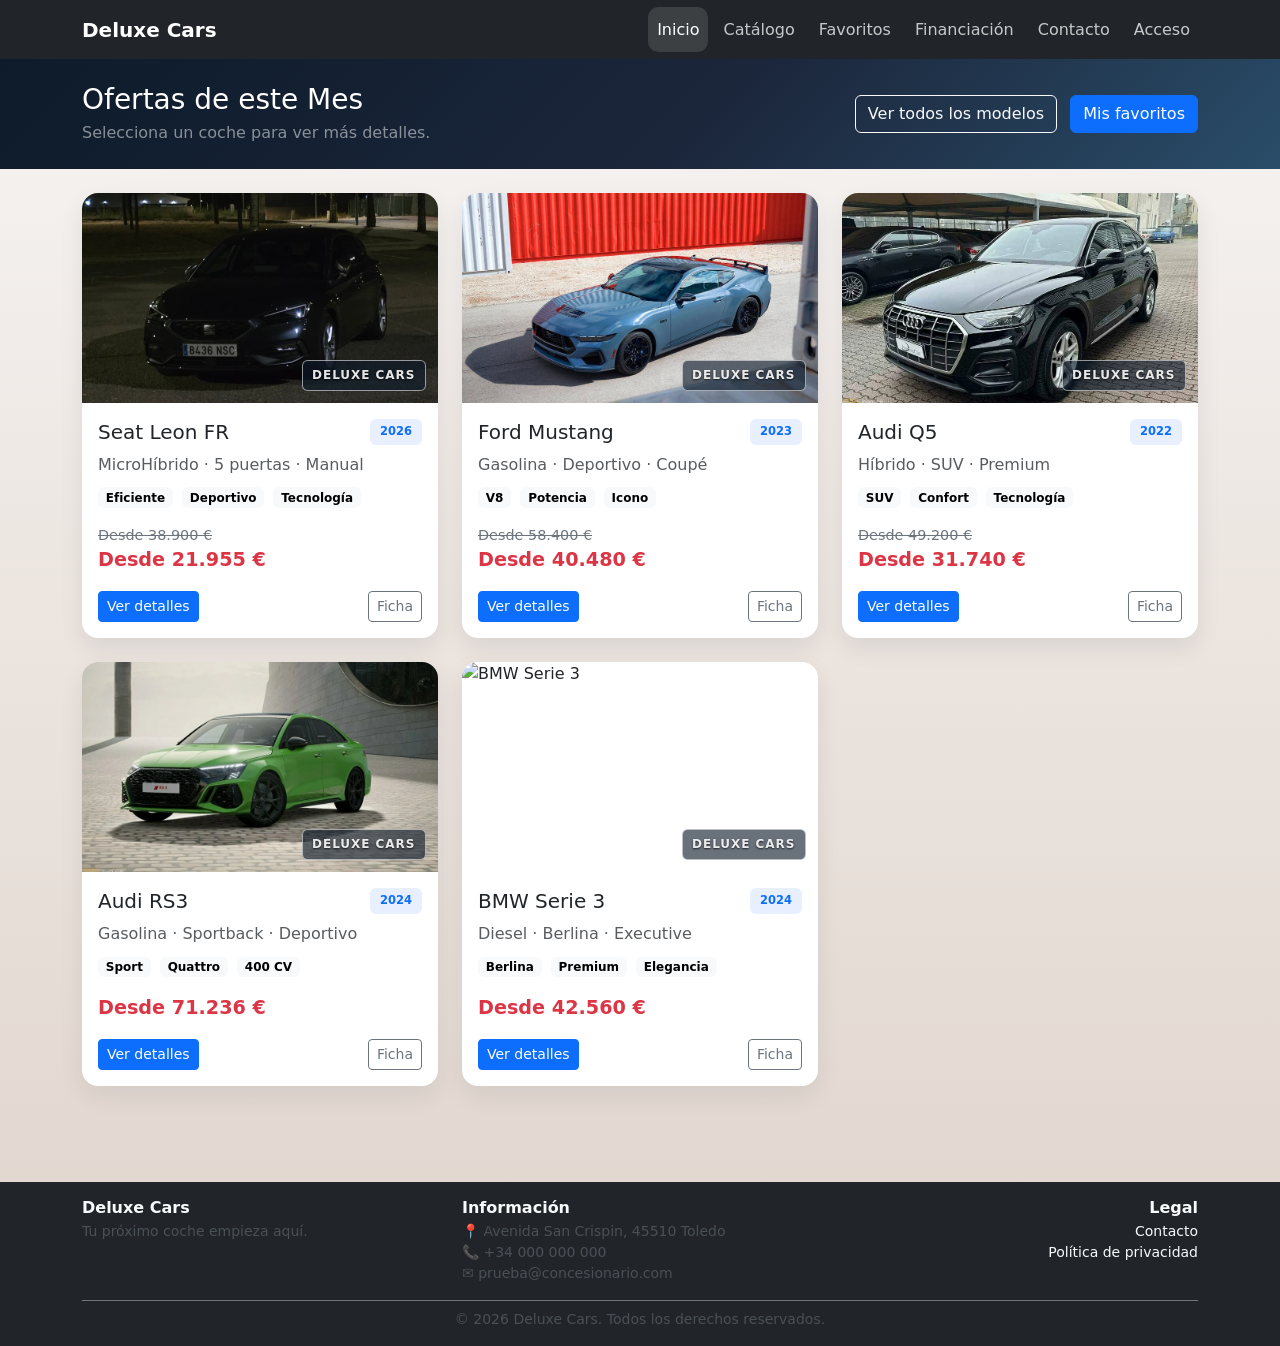
==== src/index.html @ f3bdb13a "Add Deluxe Cars website Co-authored-by: Copilot <223556219+Copilot@users.noreply.github.com>" ====
<!doctype html>
<html lang="es">
<head>
    <meta charset="utf-8"/>
    <meta name="viewport" content="width=device-width,initial-scale=1"/>
    <title>Deluxe Cars</title>
    <link rel="icon" type="image/png" href="img/LogoDC.png">
    <link href="https://cdn.jsdelivr.net/npm/bootstrap@5.3.2/dist/css/bootstrap.min.css" rel="stylesheet">
    <link href="watermark.css" rel="stylesheet">
    <style>


        .card {
            border: none;
            overflow: hidden;
            border-radius: 1rem;
            box-shadow: 0 10px 25px rgba(15, 23, 42, 0.08);
        }

        .card-img-top {
            height: 210px;
            object-fit: cover;
            width: 100%;
        }

        .card-

        .card-title {
            font-size: 1.08rem;
        }

        .badge-soft {
            background: #e8f0ff;
            color: #0d6efd;
            font-weight: 600;
            padding: 0.45rem 0.62rem;
            font-size: 0.72rem;
        }

        .price {
            font-size: 1.15rem;
            color: #0d6efd;
            font-weight: 700;
        }

        .price-previous {
            color: #6c757d;
            font-size: 0.9rem;
            font-weight: 400;
        }

        .price-offer {
            color: #dc3545;
            font-size: 1.2rem;
            font-weight: 700;
        }


</style>
    <link rel="stylesheet" href="site.css">
</head>
<body>


<!-- Hero -->
<header class="catalog-hero py-4 mb-4">
    <div class="container d-flex flex-column flex-md-row justify-content-between align-items-md-center gap-3">
        <div>
            <h1 class="h3 mb-1">Ofertas de este Mes</h1>
            <p class="mb-0 text-white-50">Selecciona un coche para ver más detalles.</p>
        </div>
        <div>
            <a class="btn btn-outline-light me-2" href="modelos.html">Ver todos los modelos</a>
            <a class="btn btn-primary" href="favoritos.html">Mis favoritos</a>
        </div>
    </div>
</header>
<!-- Cards grid -->
<main class="container mb-5">
    <div id="carsGrid" class="row g-4">
        <!-- Card 1 -->
        <div class="col-sm-6 col-lg-4 car-card" data-car-id="seat-leon-fr">
            <div class="card h-100">
                <img src="img/seatLeonFrMk42026.png" class="card-img-top" alt="Seat Leon FR">
                <div class="card-body d-flex flex-column">
                    <div class="d-flex justify-content-between align-items-center mb-2">
                        <h5 class="card-title mb-0">Seat Leon FR</h5>
                        <span class="badge badge-soft">2026</span>
                    </div>
                    <p class="card-text text-muted mb-2">MicroHíbrido · 5 puertas · Manual</p>
                    <div class="mb-3">
                        <span class="badge text-bg-light me-1">Eficiente</span>
                        <span class="badge text-bg-light me-1">Deportivo</span>
                        <span class="badge text-bg-light">Tecnología</span>
                    </div>
                    <p class="price mb-3" data-base-price="38900">Desde 38.900 €</p>
                    <div class="mt-auto d-flex justify-content-between">
                        <button class="btn btn-primary btn-sm" data-bs-toggle="modal" data-bs-target="#carModal"
                                data-title="Seat Leon FR"
                                data-year="2026"
                                data-desc="El SEAT León FR (Formula Racing) es un coche compacto de cinco puertas que combina una estética deportiva con un enfoque equilibrado para el uso diario"
                                data-price="38.900 €"
                                data-img="img/seatLeonFrMk42026.png"
                        >Ver detalles
                        </button>
                        <button type="button" class="btn btn-outline-secondary btn-sm" data-bs-toggle="modal" data-bs-target="#specModal"
                                data-title="Seat Leon FR"
                                data-year="2026"
                                data-desc="El SEAT León FR (Formula Racing) es un coche compacto de cinco puertas que combina una estética deportiva con un enfoque equilibrado para el uso diario"
                                data-price="38.900 €"
                                data-img="img/seatLeonFrMk42026.png"
                                data-specs="Motor: 1.5 eTSI / 115 CV|Combustible: Híbrido|Transmisión: Automatica|Potencia: 115 CV|Puertas: 5|Aceleración: 10,4 s 0-100 km/h"
                                data-href="#">Ficha</button>
                    </div>
                </div>
            </div>
        </div>
        <!-- Card 2 -->
        <div class="col-sm-6 col-lg-4 car-card" data-car-id="ford-mustang">
            <div class="card h-100">
                <img src="img/FordMustang2023.png" class="card-img-top" alt="Ford Mustang">
                <div class="card-body d-flex flex-column">
                    <div class="d-flex justify-content-between align-items-center mb-2">
                        <h5 class="card-title mb-0">Ford Mustang</h5>
                        <span class="badge badge-soft">2023</span>
                    </div>
                    <p class="card-text text-muted mb-2">Gasolina · Deportivo · Coupé</p>
                    <div class="mb-3">
                        <span class="badge text-bg-light me-1">V8</span>
                        <span class="badge text-bg-light me-1">Potencia</span>
                        <span class="badge text-bg-light">Icono</span>
                    </div>
                    <p class="price mb-3" data-base-price="58400">Desde 58.400 €</p>
                    <div class="mt-auto d-flex justify-content-between">
                        <button class="btn btn-primary btn-sm" data-bs-toggle="modal" data-bs-target="#carModal"
                                data-title="Ford Mustang" data-year="2023"
                                data-desc="Clásico deportivo americano con motor V8 y comportamiento dinámico contundente."
                                data-price="58.400 €"
                                data-img="img/FordMustang2023.png"
                        >Ver detalles
                        </button>
                        <button type="button" class="btn btn-outline-secondary btn-sm" data-bs-toggle="modal" data-bs-target="#specModal"
                                data-title="Ford Mustang"
                                data-year="2023"
                                data-desc="Clásico deportivo americano con motor V8 y comportamiento dinámico contundente."
                                data-price="58.400 €"
                                data-img="img/FordMustang2023.png"
                                data-specs="Motor: V8 5.0|Combustible: Gasolina|Transmisión: Automática|Potencia: 480 CV|Puertas: 2|Aceleración: 4,3 s 0-100 km/h"
                                data-href="#">Ficha</button>
                    </div>
                </div>
            </div>
        </div>
        <!-- Card 3 -->
        <div class="col-sm-6 col-lg-4 car-card" data-car-id="audi-q5">
            <div class="card h-100">
                <img src="img/AudiQ52022.png" class="card-img-top" alt="Audi Q5">
                <div class="card-body d-flex flex-column">
                    <div class="d-flex justify-content-between align-items-center mb-2">
                        <h5 class="card-title mb-0">Audi Q5</h5>
                        <span class="badge badge-soft">2022</span>
                    </div>
                    <p class="card-text text-muted mb-2">Híbrido · SUV · Premium</p>
                    <div class="mb-3">
                        <span class="badge text-bg-light me-1">SUV</span>
                        <span class="badge text-bg-light me-1">Confort</span>
                        <span class="badge text-bg-light">Tecnología</span>
                    </div>
                    <p class="price mb-3" data-base-price="49200">Desde 49.200 €</p>
                    <div class="mt-auto d-flex justify-content-between">
                        <button class="btn btn-primary btn-sm" data-bs-toggle="modal" data-bs-target="#carModal"
                                data-title="Audi Q5" data-year="2022"
                                data-desc="SUV premium, cómoda y con buena eficiencia gracias a su versión híbrida."
                                data-price="49.200 €" data-img="img/AudiQ52022.png"
                        >Ver detalles
                        </button>
                        <button type="button" class="btn btn-outline-secondary btn-sm" data-bs-toggle="modal" data-bs-target="#specModal"
                                data-title="Audi Q5"
                                data-year="2022"
                                data-desc="SUV premium, cómoda y con buena eficiencia gracias a su versión híbrida."
                                data-price="49.200 €"
                                data-img="img/AudiQ52022.png"
                                data-specs="Motor: 2.0 TFSI / Híbrido|Combustible: Híbrido|Transmisión: Automática|Potencia: 265 CV|Puertas: 5|Aceleración: 6,1 s 0-100 km/h"
                                data-href="#">Ficha</button>
                    </div>
                </div>
            </div>
        </div>
        <!-- Card 4 -->
        <div class="col-sm-6 col-lg-4 car-card" data-car-id="audi-rs3">
            <div class="card h-100">
                <img src="img/AudiRs32024.png" class="card-img-top" alt="Audi RS3">
                <div class="card-body d-flex flex-column">
                    <div class="d-flex justify-content-between align-items-center mb-2">
                        <h5 class="card-title mb-0">Audi RS3</h5>
                        <span class="badge badge-soft">2024</span>
                    </div>
                    <p class="card-text text-muted mb-2">Gasolina · Sportback · Deportivo</p>
                    <div class="mb-3">
                        <span class="badge text-bg-light me-1">Sport</span>
                        <span class="badge text-bg-light me-1">Quattro</span>
                        <span class="badge text-bg-light">400 CV</span>
                    </div>
                    <p class="price mb-3" data-base-price="74985">Desde 74.985 €</p>
                    <div class="mt-auto d-flex justify-content-between">
                        <button class="btn btn-primary btn-sm" data-bs-toggle="modal" data-bs-target="#carModal"
                                data-title="Audi RS3" data-year="2024"
                                data-desc="El Audi RS3 es un deportivo compacto de altas prestaciones, con un motor de cinco cilindros y 400 CV, aerodinámica avanzada y tracción total quattro con divisor de par (torque splitter)."
                                data-price="74.985 €" data-img="img/AudiRs32024.png"
                        >Ver detalles</button>
                        <button type="button" class="btn btn-outline-secondary btn-sm" data-bs-toggle="modal" data-bs-target="#specModal"
                                data-title="Audi RS3"
                                data-year="2024"
                                data-desc="El Audi RS3 es un deportivo compacto de altas prestaciones, con un motor de cinco cilindros y 400 CV, aerodinámica avanzada y tracción total quattro con divisor de par (torque splitter)."
                                data-price="74.985 €"
                                data-img="img/AudiRs32024.png"
                                data-specs="Motor: 2.5 TFSI|Combustible: Gasolina|Transmisión: Automática|Potencia: 400 CV|Puertas: 5|Aceleración: 3,8 s 0-100 km/h"
                        >Ficha</button>
                    </div>
                </div>
            </div>
        </div>
    <div class="col-sm-6 col-lg-4 car-card" data-car-id="bmw-serie-3">
        <div class="card h-100">
            <img src="https://images.unsplash.com/photo-1492144534655-ae79c964c9d7?auto=format&fit=crop&w=900&q=80" class="card-img-top" alt="BMW Serie 3">
            <div class="card-body d-flex flex-column">
                <div class="d-flex justify-content-between align-items-center mb-2">
                    <h5 class="card-title mb-0">BMW Serie 3</h5>
                    <span class="badge badge-soft">2024</span>
                </div>
                <p class="card-text text-muted mb-2">Diesel · Berlina · Executive</p>
                <div class="mb-3">
                    <span class="badge text-bg-light me-1">Berlina</span>
                    <span class="badge text-bg-light me-1">Premium</span>
                    <span class="badge text-bg-light">Elegancia</span>
                </div>
                <p class="price mb-3" data-base-price="44800">Desde 44.800 €</p>
                <div class="mt-auto d-flex justify-content-between">
                    <button class="btn btn-primary btn-sm" data-bs-toggle="modal" data-bs-target="#carModal"
                            data-title="BMW Serie 3" data-year="2024"
                            data-desc="Berlina premium con un equilibrio ideal entre deportividad, confort y tecnología."
                            data-price="44.800 €"
                            data-img="https://images.ecestaticos.com/NTLiZo7ttquQNE2qfQDVasUEXyA=/271x14:2272x1515/1200x900/filters:fill(white):format(jpg)/f.elconfidencial.com%2Foriginal%2F987%2F0b8%2F7cc%2F9870b87cc5cf1c15ba83b786fa606f9b.jpg"
                    >Ver detalles</button>
                    <button type="button" class="btn btn-outline-secondary btn-sm" data-bs-toggle="modal" data-bs-target="#specModal"
                            data-title="BMW Serie 3"
                            data-year="2024"
                            data-desc="Berlina premium con un equilibrio ideal entre deportividad, confort y tecnología."
                            data-price="44.800 €"
                            data-img="https://images.ecestaticos.com/NTLiZo7ttquQNE2qfQDVasUEXyA=/271x14:2272x1515/1200x900/filters:fill(white):format(jpg)/f.elconfidencial.com%2Foriginal%2F987%2F0b8%2F7cc%2F9870b87cc5cf1c15ba83b786fa606f9b.jpg"
                            data-specs="Motor: 2.0 Diesel|Combustible: Diésel|Transmisión: Automática|Potencia: 190 CV|Puertas: 4|Aceleración: 7,5 s 0-100 km/h">
                        Ficha
                    </button>
                </div>
            </div>
        </div>
    </div>
    </div>
</main>



<!-- Modal de detalles -->
<div class="modal fade" id="carModal" tabindex="-1" aria-hidden="true">
    <div class="modal-dialog modal-lg modal-dialog-centered">
        <div class="modal-content">
            <div class="modal-header">
                <h5 id="modalTitle" class="modal-title">Título</h5>
                <button type="button" class="btn-close" data-bs-dismiss="modal"></button>
            </div>
            <div class="modal-body">
                <img id="modalImg" src="" alt="" class="img-fluid mb-3 w-100 rounded">
                <p class="mb-1 text-muted" id="modalYear"></p>
                <p id="modalDesc"></p>
                <p class="fw-bold" id="modalPrice"></p>
            </div>
            <div class="modal-footer">
                <button type="button" class="btn btn-outline-secondary" data-bs-dismiss="modal">Cerrar</button>
            </div>
        </div>
    </div>
</div>

<div class="modal fade" id="specModal" tabindex="-1" aria-hidden="true">
    <div class="modal-dialog modal-lg modal-dialog-centered">
        <div class="modal-content">
            <div class="modal-header">
                <h5 id="specTitle" class="modal-title">Ficha técnica</h5>
                <button type="button" class="btn-close" data-bs-dismiss="modal"></button>
            </div>
            <div class="modal-body">
                <img id="specImg" src="" alt="" class="img-fluid mb-3 w-100 rounded">
                <div class="d-flex justify-content-between align-items-center mb-2">
                    <p class="mb-0 text-muted" id="specYear"></p>
                    <span class="fw-bold" id="specPrice"></span>
                </div>
                <p id="specDesc" class="mb-3"></p>
                <ul id="specList" class="list-group list-group-flush"></ul>
            </div>
            <div class="modal-footer">
                <button type="button" class="btn btn-outline-secondary" data-bs-dismiss="modal">Cerrar</button>
            </div>
        </div>
    </div>
</div>
<script src="https://cdn.jsdelivr.net/npm/bootstrap@5.3.2/dist/js/bootstrap.bundle.min.js"></script>
<script src="watermark.js"></script>
<script>
    // Rellenar modal con datos del botón
    var carModal = document.getElementById('carModal');
    carModal.addEventListener('show.bs.modal', function (event) {
        var button = event.relatedTarget;
        var title = button.dataset.title || '';
        var year = button.dataset.year || '';
        var desc = button.dataset.desc || '';
        var price = button.dataset.price || '';
        var img = button.dataset.img || 'https://source.unsplash.com/900x500/?car';

        document.getElementById('modalTitle').textContent = title;
        document.getElementById('modalYear').textContent = year ? ('Año: ' + year) : '';
        document.getElementById('modalDesc').textContent = desc;
        document.getElementById('modalPrice').textContent = price;
        document.getElementById('modalImg').src = img;
        document.getElementById('modalImg').style.objectFit = 'cover';
        document.getElementById('modalImg').style.height = '300px';

    });

    var specModal = document.getElementById('specModal');
    specModal.addEventListener('show.bs.modal', function (event) {
        var button = event.relatedTarget;
        var title = button.dataset.title || '';
        var year = button.dataset.year || '';
        var price = button.dataset.price || '';
        var img = button.dataset.img || 'https://source.unsplash.com/900x500/?car';
        var desc = button.dataset.desc || '';
        var specs = (button.dataset.specs || '').split('|').filter(Boolean);

        document.getElementById('specTitle').textContent = title;
        document.getElementById('specYear').textContent = year ? ('Año: ' + year) : '';
        document.getElementById('specPrice').textContent = price;
        document.getElementById('specDesc').textContent = desc;
        document.getElementById('specImg').src = img;
        document.getElementById('specImg').style.objectFit = 'cover';
        document.getElementById('specImg').style.height = '300px';

        var specList = document.getElementById('specList');
        specList.innerHTML = '';
        specs.forEach(function (item) {
            var li = document.createElement('li');
            li.className = 'list-group-item';
            li.textContent = item;
            specList.appendChild(li);
        });
    });

    var inventoryText = localStorage.getItem('deluxeCarsInventory');
    var inventory = inventoryText ? JSON.parse(inventoryText) : { added: [], deleted: [], updated: {} };
    var featuredText = localStorage.getItem('deluxeCarsHomeFeatured');
    var featuredIds = featuredText
        ? JSON.parse(featuredText)
        : ['seat-leon-fr', 'ford-mustang', 'audi-q5', 'audi-rs3', 'bmw-serie-3'];
    var catalogCars = [
        { id: 'seat-leon-fr', name: 'Seat Leon FR', year: 2026, price: 38900, image: 'img/seatLeonFrMk42026.png', description: 'MicroHíbrido · 5 puertas · Manual', specs: ['Motor: 1.5 eTSI / 115 CV', 'Combustible: Híbrido', 'Transmisión: Automática', 'Potencia: 115 CV', 'Puertas: 5', 'Aceleración: 10,4 s 0-100 km/h'], tags: ['Eficiente', 'Deportivo', 'Tecnología'] },
        { id: 'ford-mustang', name: 'Ford Mustang', year: 2023, price: 58400, image: 'img/FordMustang2023.png', description: 'Gasolina · Deportivo · Coupé', specs: ['Motor: V8 5.0', 'Combustible: Gasolina', 'Transmisión: Automática', 'Potencia: 480 CV', 'Puertas: 2', 'Aceleración: 4,3 s 0-100 km/h'], tags: ['V8', 'Potencia', 'Icono'] },
        { id: 'audi-q5', name: 'Audi Q5', year: 2022, price: 49200, image: 'img/AudiQ52022.png', description: 'Híbrido · SUV · Premium', specs: ['Motor: 2.0 TFSI / Híbrido', 'Combustible: Híbrido', 'Transmisión: Automática', 'Potencia: 265 CV', 'Puertas: 5', 'Aceleración: 6,1 s 0-100 km/h'], tags: ['SUV', 'Confort', 'Tecnología'] },
        { id: 'audi-rs3', name: 'Audi RS3', year: 2024, price: 74985, image: 'img/AudiRs32024.png', description: 'Gasolina · Sportback · Deportivo', specs: ['Motor: 2.5 TFSI', 'Combustible: Gasolina', 'Transmisión: Automática', 'Potencia: 400 CV', 'Puertas: 5', 'Aceleración: 3,8 s 0-100 km/h'], tags: ['Sport', 'Quattro', '400 CV'] },
        { id: 'bmw-serie-3', name: 'BMW Serie 3', year: 2024, price: 44800, image: 'https://images.unsplash.com/photo-1492144534655-ae79c964c9d7?auto=format&fit=crop&w=900&q=80', description: 'Diesel · Berlina · Executive', specs: ['Motor: 2.0 Diesel', 'Combustible: Diésel', 'Transmisión: Automática', 'Potencia: 190 CV', 'Puertas: 4', 'Aceleración: 7,5 s 0-100 km/h'], tags: ['Berlina', 'Premium', 'Elegancia'] },
        { id: 'mercedes-c-class', name: 'Mercedes C-Class', year: 2025, price: 46900, image: 'https://images.unsplash.com/photo-1544636331-e26879cd4d9b?auto=format&fit=crop&w=900&q=80', description: 'Híbrido · Sedán · Comfort', specs: ['Motor: 2.0 Hybrid', 'Combustible: Híbrido', 'Transmisión: Automática', 'Potencia: 258 CV', 'Puertas: 4', 'Aceleración: 6,4 s 0-100 km/h'], tags: ['Sedán', 'Lujoso', 'Seguridad'] },
        { id: 'volkswagen-golf-gti', name: 'Volkswagen Golf GTI', year: 2024, price: 36700, image: 'https://images.unsplash.com/photo-1511919884226-fd3cad34687c?auto=format&fit=crop&w=900&q=80', description: 'Gasolina · Hatchback · Deportivo', specs: ['Motor: 2.0 TSI', 'Combustible: Gasolina', 'Transmisión: Manual', 'Potencia: 245 CV', 'Puertas: 5', 'Aceleración: 5,9 s 0-100 km/h'], tags: ['GTI', 'Compacto', 'Rendimiento'] }
    ];
    var offerCarIds = ['seat-leon-fr', 'ford-mustang', 'audi-q5'];
    var offerDiscount = 15000;
    var generalDiscountRate = 0.05;

    if (!inventory || !Array.isArray(inventory.added) || !Array.isArray(inventory.deleted)
        || !Array.isArray(featuredIds) || featuredIds.some(id => typeof id !== 'string')) {
        throw new Error('No se pudo leer la configuración de coches del inicio.');
    }
    if (!inventory.updated || typeof inventory.updated !== 'object' || Array.isArray(inventory.updated)) {
        inventory.updated = {};
    }

    function updateHomeCard(card, updates) {
        var title = card.querySelector('.card-title');
        var year = card.querySelector('.badge-soft');
        var price = card.querySelector('.price');
        var image = card.querySelector('.card-img-top');
        var tags = card.querySelector('.card-body > .mb-3');
        var detailsButton = card.querySelector('[data-bs-target="#carModal"]');
        var specButton = card.querySelector('[data-bs-target="#specModal"]');
        if (typeof updates.name === 'string' && updates.name.trim()) {
            title.textContent = updates.name;
            image.alt = updates.name;
        }
        if (updates.year && Number.isInteger(Number(updates.year))) {
            year.textContent = String(updates.year);
        }
        if (Number.isFinite(Number(updates.price)) && Number(updates.price) > 0) {
            price.dataset.basePrice = String(Number(updates.price));
        }
        if (typeof updates.image === 'string' && /^(https?:\/\/|img\/)[^\s]+$/i.test(updates.image.trim())) {
            image.src = updates.image.trim();
        }
        if (Array.isArray(updates.tags) && tags) {
            tags.replaceChildren();
            updates.tags.forEach(function (tag, index) {
                var badge = document.createElement('span');
                badge.className = 'badge text-bg-light' + (index < updates.tags.length - 1 ? ' me-1' : '');
                badge.textContent = tag;
                tags.appendChild(badge);
            });
        }
        [detailsButton, specButton].filter(Boolean).forEach(function (button) {
            if (updates.name) button.dataset.title = updates.name;
            if (updates.year) button.dataset.year = String(updates.year);
            if (updates.description) button.dataset.desc = updates.description;
            if (updates.image) button.dataset.img = image.getAttribute('src');
            if (Array.isArray(updates.specs)) button.dataset.specs = updates.specs.join('|');
        });
        var description = card.querySelector('.card-text');
        if (description && updates.description) {
            description.textContent = updates.description;
        }
        setHomePrice(card);
    }

    function setHomePrice(card) {
        var price = card.querySelector('.price');
        var basePrice = Number(price.dataset.basePrice);
        if (!Number.isFinite(basePrice) || basePrice <= 0) {
            basePrice = Number(price.textContent.replace(/[^\d]/g, ''));
            price.dataset.basePrice = String(basePrice);
        }
        var discounted = offerCarIds.includes(card.dataset.carId);
        var reducedPrice = Math.round(basePrice * (1 - generalDiscountRate));
        var shownPrice = discounted ? Math.max(1, reducedPrice - offerDiscount) : reducedPrice;
        var formatter = new Intl.NumberFormat('es-ES');
        price.dataset.currentPrice = String(shownPrice);
        price.replaceChildren();
        if (discounted) {
            var previous = document.createElement('del');
            previous.className = 'price-previous d-block';
            previous.textContent = 'Desde ' + formatter.format(basePrice) + ' €';
            var offer = document.createElement('span');
            offer.className = 'price-offer d-block';
            offer.textContent = 'Desde ' + formatter.format(shownPrice) + ' €';
            price.append(previous, offer);
        } else {
            var offer = document.createElement('span');
            offer.className = 'price-offer d-block';
            offer.textContent = 'Desde ' + formatter.format(shownPrice) + ' €';
            price.appendChild(offer);
        }
        card.querySelectorAll('[data-bs-target="#carModal"], [data-bs-target="#specModal"]')
            .forEach(function (button) {
                button.dataset.price = formatter.format(shownPrice) + ' €';
            });
    }

    function createHomeCard(car) {
        var column = document.createElement('div');
        column.className = 'col-sm-6 col-lg-4 car-card';
        column.dataset.carId = car.id;
        var card = document.createElement('div');
        card.className = 'card h-100';
        var image = document.createElement('img');
        image.className = 'card-img-top';
        image.alt = car.name;
        image.src = typeof car.image === 'string' && /^(https?:\/\/|img\/)[^\s]+$/i.test(car.image)
            ? car.image : 'img/LogoDC.png';
        var body = document.createElement('div');
        body.className = 'card-body d-flex flex-column';
        var heading = document.createElement('div');
        heading.className = 'd-flex justify-content-between align-items-center mb-2';
        var title = document.createElement('h5');
        title.className = 'card-title mb-0';
        title.textContent = car.name;
        var year = document.createElement('span');
        year.className = 'badge badge-soft';
        year.textContent = String(car.year);
        heading.append(title, year);
        var description = document.createElement('p');
        description.className = 'card-text text-muted mb-2';
        description.textContent = car.description || 'Vehículo seleccionado';
        var tags = document.createElement('div');
        tags.className = 'mb-3';
        (Array.isArray(car.tags) ? car.tags : []).forEach(function (tag, index) {
            var badge = document.createElement('span');
            badge.className = 'badge text-bg-light' + (index < car.tags.length - 1 ? ' me-1' : '');
            badge.textContent = tag;
            tags.appendChild(badge);
        });
        var price = document.createElement('p');
        price.className = 'price mb-3';
        price.dataset.basePrice = String(Number(car.price));
        var buttons = document.createElement('div');
        buttons.className = 'mt-auto d-flex justify-content-between';
        var detailsButton = document.createElement('button');
        detailsButton.className = 'btn btn-primary btn-sm';
        detailsButton.dataset.bsToggle = 'modal';
        detailsButton.dataset.bsTarget = '#carModal';
        detailsButton.dataset.title = car.name;
        detailsButton.dataset.year = String(car.year);
        detailsButton.dataset.desc = car.description || '';
        detailsButton.dataset.price = new Intl.NumberFormat('es-ES').format(Number(car.price)) + ' €';
        detailsButton.dataset.img = image.getAttribute('src');
        detailsButton.textContent = 'Ver detalles';
        var specButton = document.createElement('button');
        specButton.type = 'button';
        specButton.className = 'btn btn-outline-secondary btn-sm';
        specButton.dataset.bsToggle = 'modal';
        specButton.dataset.bsTarget = '#specModal';
        specButton.dataset.title = car.name;
        specButton.dataset.year = String(car.year);
        specButton.dataset.desc = car.description || '';
        specButton.dataset.price = new Intl.NumberFormat('es-ES').format(Number(car.price)) + ' €';
        specButton.dataset.img = image.getAttribute('src');
        specButton.dataset.specs = Array.isArray(car.specs) ? car.specs.join('|') : '';
        specButton.textContent = 'Ficha';
        buttons.append(detailsButton, specButton);
        body.append(heading, description, tags, price, buttons);
        card.append(image, body);
        column.appendChild(card);
        setHomePrice(column);
        return column;
    }

    inventory.deleted.forEach(function (carId) {
        var card = document.querySelector('#carsGrid [data-car-id="' + carId + '"]');
        if (card) card.remove();
    });
    Object.entries(inventory.updated).forEach(function (entry) {
        var card = document.querySelector('#carsGrid [data-car-id="' + entry[0] + '"]');
        if (card && entry[1]) updateHomeCard(card, entry[1]);
    });
    document.querySelectorAll('#carsGrid [data-car-id]').forEach(function (card) {
        if (!featuredIds.includes(card.dataset.carId)) card.remove();
    });
    catalogCars.concat(inventory.added).forEach(function (car) {
        if (!car || typeof car.id !== 'string' || !featuredIds.includes(car.id)
            || inventory.deleted.includes(car.id)
            || !car.name || !Number.isInteger(Number(car.year)) || !Number.isFinite(Number(car.price))) return;
        if (document.querySelector('#carsGrid [data-car-id="' + car.id + '"]')) return;
        document.getElementById('carsGrid').appendChild(createHomeCard({ ...car, ...inventory.updated[car.id] }));
    });

    document.querySelectorAll('#carsGrid [data-car-id]').forEach(setHomePrice);
</script>
    <script src="site.js"></script>
</body>
</html>
---- src/watermark.css ----
.dealer-watermark {
    position: relative;
    overflow: hidden;
}

.dealer-watermark > img {
    display: block;
}

.dealer-watermark__label {
    position: absolute;
    right: 0.75rem;
    bottom: 0.75rem;
    z-index: 1;
    padding: 0.35rem 0.6rem;
    border: 1px solid rgba(255, 255, 255, 0.55);
    border-radius: 0.35rem;
    background: rgba(13, 27, 42, 0.62);
    color: rgba(255, 255, 255, 0.9);
    font-size: 0.75rem;
    font-weight: 700;
    letter-spacing: 0.08em;
    pointer-events: none;
    text-shadow: 0 1px 2px rgba(0, 0, 0, 0.7);
}
---- src/site.css ----
html,
body {
    min-height: 100%;
}

body {
    display: flex;
    flex-direction: column;
    min-height: 100vh;
    color: #1f2937;
    background: linear-gradient(180deg, #f7f5f3 0%, #ebe4df 48%, #e0d4cc 100%);
}

main {
    flex: 1;
}

.catalog-hero,
.finance-hero,
.contact-hero,
.access-hero {
    color: #fff;
    background: linear-gradient(135deg, #0d1b2a, #1b263b 55%, #2a4d69);
}

.navbar-nav .nav-link {
    padding: 0.6rem 0.9rem;
    border-radius: 0.6rem;
    color: rgba(255, 255, 255, 0.75);
    transition: all 0.25s ease;
}

.navbar-nav .nav-link:hover {
    color: #fff;
    background: rgba(255, 255, 255, 0.08);
    transform: translateY(-1px);
}

.navbar-nav .nav-link.active {
    color: #fff;
    background: rgba(255, 255, 255, 0.12);
    box-shadow: 0 0 0 1px rgba(255, 255, 255, 0.12);
}
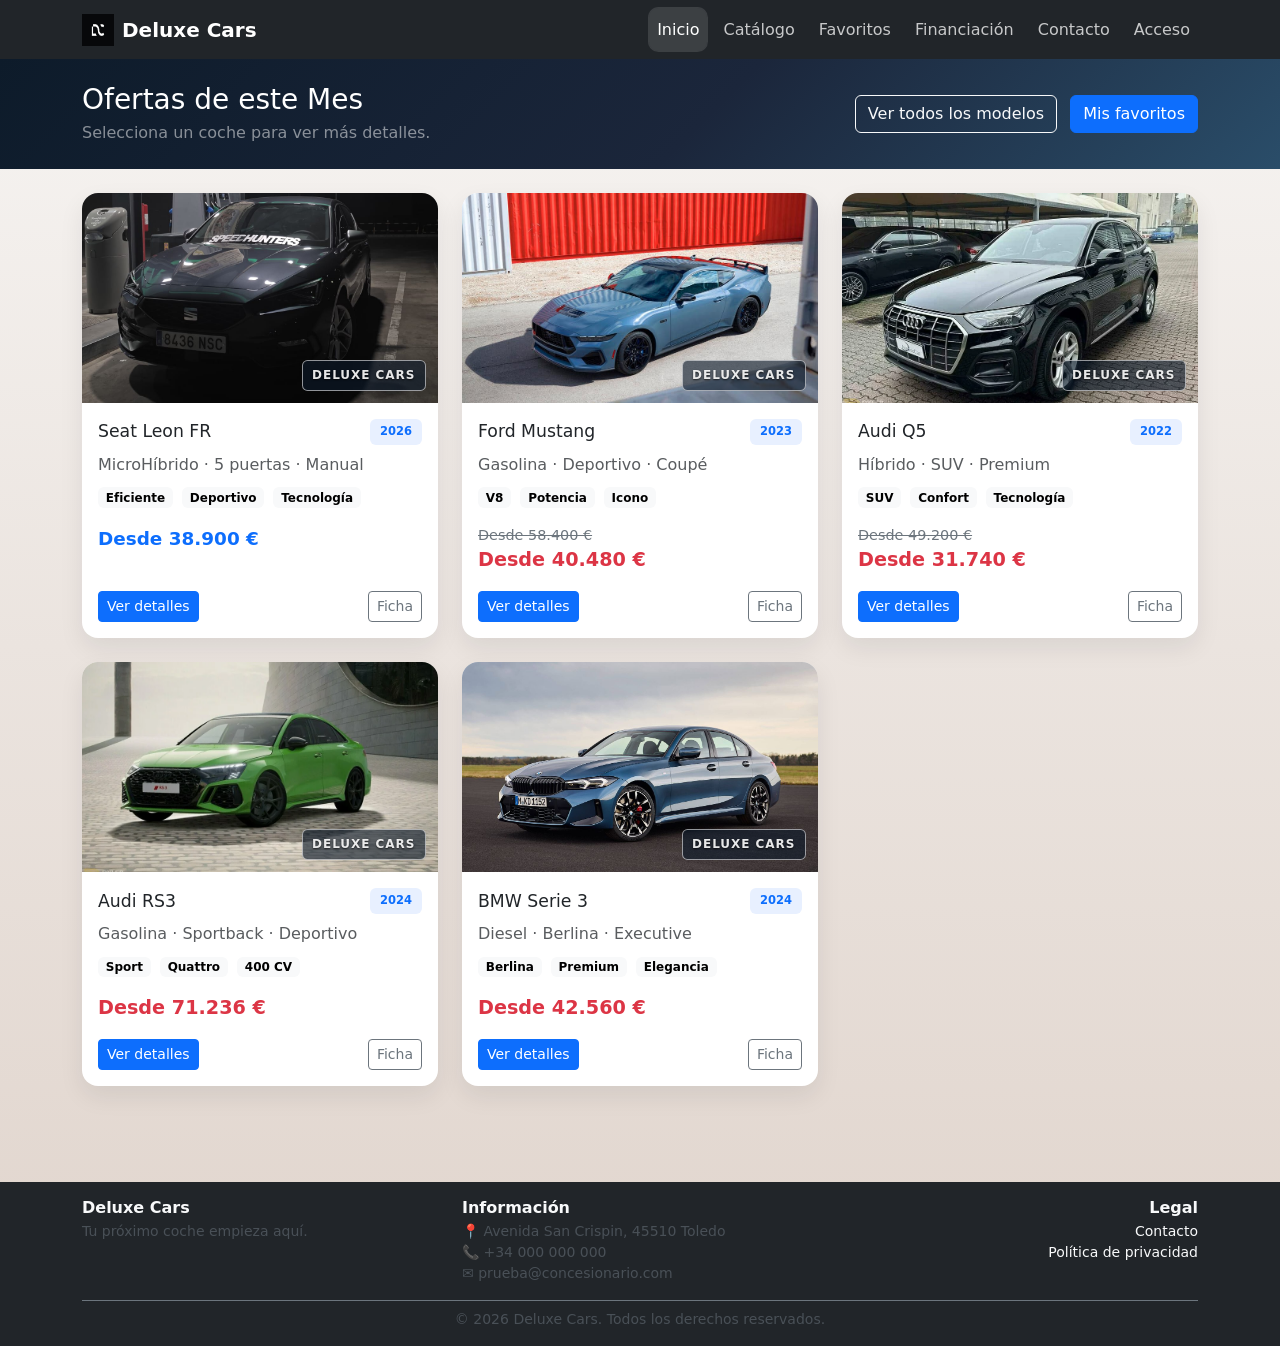
==== commit 18c1121b: "Actualiza el catálogo y la presentación del sitio Co-authored-by: Copilot <223556219+Copilot@users.n" ====
--- a/src/index.html
+++ b/src/index.html
@@ -5,7 +5,7 @@
     <meta name="viewport" content="width=device-width,initial-scale=1"/>
     <title>Deluxe Cars</title>
     <link rel="icon" type="image/png" href="img/LogoDC.png">
-    <link href="https://cdn.jsdelivr.net/npm/bootstrap@5.3.2/dist/css/bootstrap.min.css" rel="stylesheet">
+    <link href="../css/bootstrap.min.css" rel="stylesheet">
     <link href="watermark.css" rel="stylesheet">
     <style>
 
@@ -23,7 +23,10 @@
             width: 100%;
         }
 
-        .card-
+        .car-card[data-car-id="seat-leon-fr"] .card-img-top,
+        .seat-leon-fr-modal-image {
+            object-position: center 66%;
+        }
 
         .card-title {
             font-size: 1.08rem;
@@ -81,7 +84,7 @@
         <!-- Card 1 -->
         <div class="col-sm-6 col-lg-4 car-card" data-car-id="seat-leon-fr">
             <div class="card h-100">
-                <img src="img/seatLeonFrMk42026.png" class="card-img-top" alt="Seat Leon FR">
+                <img src="img/seatLeonFrMk42026.jpeg" class="card-img-top" alt="Seat Leon FR">
                 <div class="card-body d-flex flex-column">
                     <div class="d-flex justify-content-between align-items-center mb-2">
                         <h5 class="card-title mb-0">Seat Leon FR</h5>
@@ -100,7 +103,7 @@
                                 data-year="2026"
                                 data-desc="El SEAT León FR (Formula Racing) es un coche compacto de cinco puertas que combina una estética deportiva con un enfoque equilibrado para el uso diario"
                                 data-price="38.900 €"
-                                data-img="img/seatLeonFrMk42026.png"
+                                data-img="img/seatLeonFrMk42026.jpeg"
                         >Ver detalles
                         </button>
                         <button type="button" class="btn btn-outline-secondary btn-sm" data-bs-toggle="modal" data-bs-target="#specModal"
@@ -108,7 +111,7 @@
                                 data-year="2026"
                                 data-desc="El SEAT León FR (Formula Racing) es un coche compacto de cinco puertas que combina una estética deportiva con un enfoque equilibrado para el uso diario"
                                 data-price="38.900 €"
-                                data-img="img/seatLeonFrMk42026.png"
+                                data-img="img/seatLeonFrMk42026.jpeg"
                                 data-specs="Motor: 1.5 eTSI / 115 CV|Combustible: Híbrido|Transmisión: Automatica|Potencia: 115 CV|Puertas: 5|Aceleración: 10,4 s 0-100 km/h"
                                 data-href="#">Ficha</button>
                     </div>
@@ -222,7 +225,7 @@
         </div>
     <div class="col-sm-6 col-lg-4 car-card" data-car-id="bmw-serie-3">
         <div class="card h-100">
-            <img src="https://images.unsplash.com/photo-1492144534655-ae79c964c9d7?auto=format&fit=crop&w=900&q=80" class="card-img-top" alt="BMW Serie 3">
+            <img src="img/BmwSerie3-2024.png" class="card-img-top" alt="BMW Serie 3">
             <div class="card-body d-flex flex-column">
                 <div class="d-flex justify-content-between align-items-center mb-2">
                     <h5 class="card-title mb-0">BMW Serie 3</h5>
@@ -240,7 +243,7 @@
                             data-title="BMW Serie 3" data-year="2024"
                             data-desc="Berlina premium con un equilibrio ideal entre deportividad, confort y tecnología."
                             data-price="44.800 €"
-                            data-img="https://images.ecestaticos.com/NTLiZo7ttquQNE2qfQDVasUEXyA=/271x14:2272x1515/1200x900/filters:fill(white):format(jpg)/f.elconfidencial.com%2Foriginal%2F987%2F0b8%2F7cc%2F9870b87cc5cf1c15ba83b786fa606f9b.jpg"
+                            data-img="img/BmwSerie3-2024.png"
                     >Ver detalles</button>
                     <button type="button" class="btn btn-outline-secondary btn-sm" data-bs-toggle="modal" data-bs-target="#specModal"
                             data-title="BMW Serie 3"
@@ -255,10 +258,65 @@
             </div>
         </div>
     </div>
+
+        <div class="col-sm-6 col-lg-4 car-card" data-car-id="golf-tsi-2018">
+            <div class="card h-100">
+                <img src="img/GolfTSIMk7.52018-card.jpeg" class="card-img-top" alt="Golf TSI">
+                <div class="card-body d-flex flex-column">
+                    <div class="d-flex justify-content-between align-items-center mb-2">
+                        <h5 class="card-title mb-0">Golf TSI</h5>
+                        <span class="badge badge-soft">2018</span>
+                    </div>
+                    <p class="card-text text-muted mb-2">Gasolina · Hatchback · Deportivo</p>
+                    <div class="mb-3">
+                        <span class="badge text-bg-light me-1">Gasolina</span>
+                        <span class="badge text-bg-light me-1">Hatchback</span>
+                        <span class="badge text-bg-light">Deportivo</span>
+                    </div>
+                    <p class="price mb-3" data-base-price="28900">Desde 28.900 €</p>
+                    <div class="mt-auto d-flex justify-content-between">
+                        <button class="btn btn-primary btn-sm" data-bs-toggle="modal" data-bs-target="#carModal"
+                                data-title="Golf TSI" data-year="2018"
+                                data-desc="Volkswagen Golf TSI de cinco puertas, con motor de gasolina y carrocería hatchback."
+                                data-price="28.900 €"
+                                data-img="img/GolfTSIMk7.52018-card.jpeg"
+                        >Ver detalles</button>
+                        <button type="button" class="btn btn-outline-secondary btn-sm" data-bs-toggle="modal" data-bs-target="#specModal"
+                                data-title="Golf TSI"
+                                data-year="2018"
+                                data-desc="Volkswagen Golf TSI de cinco puertas, con motor de gasolina y carrocería hatchback."
+                                data-price="28.900 €"
+                                data-img="img/GolfTSIMk7.52018-card.jpeg"
+                                data-specs="Motor: 1.4 |Combustible: Gasolina|Transmisión: Manual|Potencia: 130 CV|Puertas: 5|Aceleración: 9,1 s 0-100 km/h">
+                            Ficha
+                        </button>
+                    </div>
+                </div>
+            </div>
+        </div>
     </div>
 </main>
 
-
+<template id="homeCarTemplate">
+    <div class="col-sm-6 col-lg-4 car-card">
+        <div class="card h-100">
+            <img class="card-img-top" alt="">
+            <div class="card-body d-flex flex-column">
+                <div class="d-flex justify-content-between align-items-center mb-2">
+                    <h5 class="card-title mb-0"></h5>
+                    <span class="badge badge-soft"></span>
+                </div>
+                <p class="card-text text-muted mb-2"></p>
+                <div class="mb-3"></div>
+                <p class="price mb-3"></p>
+                <div class="mt-auto d-flex justify-content-between">
+                    <button class="btn btn-primary btn-sm" data-bs-toggle="modal" data-bs-target="#carModal">Ver detalles</button>
+                    <button type="button" class="btn btn-outline-secondary btn-sm" data-bs-toggle="modal" data-bs-target="#specModal">Ficha</button>
+                </div>
+            </div>
+        </div>
+    </div>
+</template>
 
 <!-- Modal de detalles -->
 <div class="modal fade" id="carModal" tabindex="-1" aria-hidden="true">
@@ -303,10 +361,11 @@
         </div>
     </div>
 </div>
-<script src="https://cdn.jsdelivr.net/npm/bootstrap@5.3.2/dist/js/bootstrap.bundle.min.js"></script>
+<script src="../js/bootstrap.bundle.min.js"></script>
 <script src="watermark.js"></script>
+<script src="catalog-data.js"></script>
 <script>
-    // Rellenar modal con datos del botón
+    // Rellena la ventana de detalles con los datos del botón pulsado.
     var carModal = document.getElementById('carModal');
     carModal.addEventListener('show.bs.modal', function (event) {
         var button = event.relatedTarget;
@@ -315,18 +374,23 @@
         var desc = button.dataset.desc || '';
         var price = button.dataset.price || '';
         var img = button.dataset.img || 'https://source.unsplash.com/900x500/?car';
+        var card = button.closest('.car-card');
 
         document.getElementById('modalTitle').textContent = title;
         document.getElementById('modalYear').textContent = year ? ('Año: ' + year) : '';
         document.getElementById('modalDesc').textContent = desc;
         document.getElementById('modalPrice').textContent = price;
-        document.getElementById('modalImg').src = img;
-        document.getElementById('modalImg').style.objectFit = 'cover';
-        document.getElementById('modalImg').style.height = '300px';
+        var modalImage = document.getElementById('modalImg');
+        modalImage.src = img;
+        modalImage.style.objectFit = 'cover';
+        modalImage.style.height = '300px';
+        modalImage.classList.toggle('seat-leon-fr-modal-image',
+            card && card.dataset.carId === 'seat-leon-fr');
 
     });
 
     var specModal = document.getElementById('specModal');
+    // Rellena la ficha técnica y su lista de especificaciones.
     specModal.addEventListener('show.bs.modal', function (event) {
         var button = event.relatedTarget;
         var title = button.dataset.title || '';
@@ -335,17 +399,22 @@
         var img = button.dataset.img || 'https://source.unsplash.com/900x500/?car';
         var desc = button.dataset.desc || '';
         var specs = (button.dataset.specs || '').split('|').filter(Boolean);
+        var card = button.closest('.car-card');
 
         document.getElementById('specTitle').textContent = title;
         document.getElementById('specYear').textContent = year ? ('Año: ' + year) : '';
         document.getElementById('specPrice').textContent = price;
         document.getElementById('specDesc').textContent = desc;
-        document.getElementById('specImg').src = img;
-        document.getElementById('specImg').style.objectFit = 'cover';
-        document.getElementById('specImg').style.height = '300px';
+        var specImage = document.getElementById('specImg');
+        specImage.src = img;
+        specImage.style.objectFit = 'cover';
+        specImage.style.height = '300px';
+        specImage.classList.toggle('seat-leon-fr-modal-image',
+            card && card.dataset.carId === 'seat-leon-fr');
 
         var specList = document.getElementById('specList');
         specList.innerHTML = '';
+        // Convierte cada especificación en un elemento de la lista HTML.
         specs.forEach(function (item) {
             var li = document.createElement('li');
             li.className = 'list-group-item';
@@ -360,16 +429,7 @@
     var featuredIds = featuredText
         ? JSON.parse(featuredText)
         : ['seat-leon-fr', 'ford-mustang', 'audi-q5', 'audi-rs3', 'bmw-serie-3'];
-    var catalogCars = [
-        { id: 'seat-leon-fr', name: 'Seat Leon FR', year: 2026, price: 38900, image: 'img/seatLeonFrMk42026.png', description: 'MicroHíbrido · 5 puertas · Manual', specs: ['Motor: 1.5 eTSI / 115 CV', 'Combustible: Híbrido', 'Transmisión: Automática', 'Potencia: 115 CV', 'Puertas: 5', 'Aceleración: 10,4 s 0-100 km/h'], tags: ['Eficiente', 'Deportivo', 'Tecnología'] },
-        { id: 'ford-mustang', name: 'Ford Mustang', year: 2023, price: 58400, image: 'img/FordMustang2023.png', description: 'Gasolina · Deportivo · Coupé', specs: ['Motor: V8 5.0', 'Combustible: Gasolina', 'Transmisión: Automática', 'Potencia: 480 CV', 'Puertas: 2', 'Aceleración: 4,3 s 0-100 km/h'], tags: ['V8', 'Potencia', 'Icono'] },
-        { id: 'audi-q5', name: 'Audi Q5', year: 2022, price: 49200, image: 'img/AudiQ52022.png', description: 'Híbrido · SUV · Premium', specs: ['Motor: 2.0 TFSI / Híbrido', 'Combustible: Híbrido', 'Transmisión: Automática', 'Potencia: 265 CV', 'Puertas: 5', 'Aceleración: 6,1 s 0-100 km/h'], tags: ['SUV', 'Confort', 'Tecnología'] },
-        { id: 'audi-rs3', name: 'Audi RS3', year: 2024, price: 74985, image: 'img/AudiRs32024.png', description: 'Gasolina · Sportback · Deportivo', specs: ['Motor: 2.5 TFSI', 'Combustible: Gasolina', 'Transmisión: Automática', 'Potencia: 400 CV', 'Puertas: 5', 'Aceleración: 3,8 s 0-100 km/h'], tags: ['Sport', 'Quattro', '400 CV'] },
-        { id: 'bmw-serie-3', name: 'BMW Serie 3', year: 2024, price: 44800, image: 'https://images.unsplash.com/photo-1492144534655-ae79c964c9d7?auto=format&fit=crop&w=900&q=80', description: 'Diesel · Berlina · Executive', specs: ['Motor: 2.0 Diesel', 'Combustible: Diésel', 'Transmisión: Automática', 'Potencia: 190 CV', 'Puertas: 4', 'Aceleración: 7,5 s 0-100 km/h'], tags: ['Berlina', 'Premium', 'Elegancia'] },
-        { id: 'mercedes-c-class', name: 'Mercedes C-Class', year: 2025, price: 46900, image: 'https://images.unsplash.com/photo-1544636331-e26879cd4d9b?auto=format&fit=crop&w=900&q=80', description: 'Híbrido · Sedán · Comfort', specs: ['Motor: 2.0 Hybrid', 'Combustible: Híbrido', 'Transmisión: Automática', 'Potencia: 258 CV', 'Puertas: 4', 'Aceleración: 6,4 s 0-100 km/h'], tags: ['Sedán', 'Lujoso', 'Seguridad'] },
-        { id: 'volkswagen-golf-gti', name: 'Volkswagen Golf GTI', year: 2024, price: 36700, image: 'https://images.unsplash.com/photo-1511919884226-fd3cad34687c?auto=format&fit=crop&w=900&q=80', description: 'Gasolina · Hatchback · Deportivo', specs: ['Motor: 2.0 TSI', 'Combustible: Gasolina', 'Transmisión: Manual', 'Potencia: 245 CV', 'Puertas: 5', 'Aceleración: 5,9 s 0-100 km/h'], tags: ['GTI', 'Compacto', 'Rendimiento'] }
-    ];
-    var offerCarIds = ['seat-leon-fr', 'ford-mustang', 'audi-q5'];
+    var offerCarIds = ['ford-mustang', 'audi-q5'];
     var offerDiscount = 15000;
     var generalDiscountRate = 0.05;
 
@@ -381,6 +441,7 @@
         inventory.updated = {};
     }
 
+    // Aplica a una tarjeta de la portada los cambios guardados desde administración.
     function updateHomeCard(card, updates) {
         var title = card.querySelector('.card-title');
         var year = card.querySelector('.badge-soft');
@@ -404,6 +465,7 @@
         }
         if (Array.isArray(updates.tags) && tags) {
             tags.replaceChildren();
+            // Sustituye las etiquetas antiguas por las guardadas.
             updates.tags.forEach(function (tag, index) {
                 var badge = document.createElement('span');
                 badge.className = 'badge text-bg-light' + (index < updates.tags.length - 1 ? ' me-1' : '');
@@ -411,6 +473,7 @@
                 tags.appendChild(badge);
             });
         }
+        // Mantiene actualizados los datos que usan los botones de las ventanas.
         [detailsButton, specButton].filter(Boolean).forEach(function (button) {
             if (updates.name) button.dataset.title = updates.name;
             if (updates.year) button.dataset.year = String(updates.year);
@@ -425,6 +488,7 @@
         setHomePrice(card);
     }
 
+    // Calcula y muestra el precio final de una tarjeta de la portada.
     function setHomePrice(card) {
         var price = card.querySelector('.price');
         var basePrice = Number(price.dataset.basePrice);
@@ -432,13 +496,18 @@
             basePrice = Number(price.textContent.replace(/[^\d]/g, ''));
             price.dataset.basePrice = String(basePrice);
         }
+        var isSeatLeon = card.dataset.carId === 'seat-leon-fr';
         var discounted = offerCarIds.includes(card.dataset.carId);
         var reducedPrice = Math.round(basePrice * (1 - generalDiscountRate));
-        var shownPrice = discounted ? Math.max(1, reducedPrice - offerDiscount) : reducedPrice;
+        var shownPrice = isSeatLeon
+            ? basePrice
+            : discounted ? Math.max(1, reducedPrice - offerDiscount) : reducedPrice;
         var formatter = new Intl.NumberFormat('es-ES');
         price.dataset.currentPrice = String(shownPrice);
         price.replaceChildren();
-        if (discounted) {
+        if (isSeatLeon) {
+            price.textContent = 'Desde ' + formatter.format(shownPrice) + ' €';
+        } else if (discounted) {
             var previous = document.createElement('del');
             previous.className = 'price-previous d-block';
             previous.textContent = 'Desde ' + formatter.format(basePrice) + ' €';
@@ -452,91 +521,66 @@
             offer.textContent = 'Desde ' + formatter.format(shownPrice) + ' €';
             price.appendChild(offer);
         }
+        // Actualiza el precio de cada botón de detalles o ficha.
         card.querySelectorAll('[data-bs-target="#carModal"], [data-bs-target="#specModal"]')
             .forEach(function (button) {
                 button.dataset.price = formatter.format(shownPrice) + ' €';
             });
     }
 
+    // Crea una tarjeta usando la plantilla HTML y los datos de un coche.
     function createHomeCard(car) {
-        var column = document.createElement('div');
-        column.className = 'col-sm-6 col-lg-4 car-card';
-        column.dataset.carId = car.id;
-        var card = document.createElement('div');
-        card.className = 'card h-100';
-        var image = document.createElement('img');
-        image.className = 'card-img-top';
+        var column = document.getElementById('homeCarTemplate').content.firstElementChild.cloneNode(true);
+        var image = column.querySelector('.card-img-top');
         image.alt = car.name;
         image.src = typeof car.image === 'string' && /^(https?:\/\/|img\/)[^\s]+$/i.test(car.image)
             ? car.image : 'img/LogoDC.png';
-        var body = document.createElement('div');
-        body.className = 'card-body d-flex flex-column';
-        var heading = document.createElement('div');
-        heading.className = 'd-flex justify-content-between align-items-center mb-2';
-        var title = document.createElement('h5');
-        title.className = 'card-title mb-0';
-        title.textContent = car.name;
-        var year = document.createElement('span');
-        year.className = 'badge badge-soft';
-        year.textContent = String(car.year);
-        heading.append(title, year);
-        var description = document.createElement('p');
-        description.className = 'card-text text-muted mb-2';
-        description.textContent = car.description || 'Vehículo seleccionado';
-        var tags = document.createElement('div');
-        tags.className = 'mb-3';
-        (Array.isArray(car.tags) ? car.tags : []).forEach(function (tag, index) {
+        column.dataset.carId = car.id;
+        column.querySelector('.card-title').textContent = car.name;
+        column.querySelector('.badge-soft').textContent = String(car.year);
+        column.querySelector('.card-text').textContent = car.description || 'Vehículo seleccionado';
+        var tags = column.querySelector('.card-body > .mb-3');
+        (Array.isArray(car.tags) ? car.tags : []).forEach(function (tag) {
             var badge = document.createElement('span');
-            badge.className = 'badge text-bg-light' + (index < car.tags.length - 1 ? ' me-1' : '');
+            badge.className = 'badge text-bg-light me-1';
             badge.textContent = tag;
             tags.appendChild(badge);
         });
-        var price = document.createElement('p');
-        price.className = 'price mb-3';
+        if (tags.lastElementChild) tags.lastElementChild.classList.remove('me-1');
+        var price = column.querySelector('.price');
         price.dataset.basePrice = String(Number(car.price));
-        var buttons = document.createElement('div');
-        buttons.className = 'mt-auto d-flex justify-content-between';
-        var detailsButton = document.createElement('button');
-        detailsButton.className = 'btn btn-primary btn-sm';
-        detailsButton.dataset.bsToggle = 'modal';
-        detailsButton.dataset.bsTarget = '#carModal';
-        detailsButton.dataset.title = car.name;
-        detailsButton.dataset.year = String(car.year);
-        detailsButton.dataset.desc = car.description || '';
-        detailsButton.dataset.price = new Intl.NumberFormat('es-ES').format(Number(car.price)) + ' €';
-        detailsButton.dataset.img = image.getAttribute('src');
-        detailsButton.textContent = 'Ver detalles';
-        var specButton = document.createElement('button');
-        specButton.type = 'button';
-        specButton.className = 'btn btn-outline-secondary btn-sm';
-        specButton.dataset.bsToggle = 'modal';
-        specButton.dataset.bsTarget = '#specModal';
-        specButton.dataset.title = car.name;
-        specButton.dataset.year = String(car.year);
-        specButton.dataset.desc = car.description || '';
-        specButton.dataset.price = new Intl.NumberFormat('es-ES').format(Number(car.price)) + ' €';
-        specButton.dataset.img = image.getAttribute('src');
-        specButton.dataset.specs = Array.isArray(car.specs) ? car.specs.join('|') : '';
-        specButton.textContent = 'Ficha';
-        buttons.append(detailsButton, specButton);
-        body.append(heading, description, tags, price, buttons);
-        card.append(image, body);
-        column.appendChild(card);
+        var formattedPrice = new Intl.NumberFormat('es-ES').format(Number(car.price)) + ' €';
+        var buttons = column.querySelectorAll('[data-bs-toggle="modal"]');
+        // Copia los datos del coche a los dos botones de la tarjeta.
+        buttons.forEach(function (button) {
+            button.dataset.title = car.name;
+            button.dataset.year = String(car.year);
+            button.dataset.desc = car.description || '';
+            button.dataset.price = formattedPrice;
+            button.dataset.img = image.getAttribute('src');
+        });
+        column.querySelector('[data-bs-target="#specModal"]').dataset.specs =
+            Array.isArray(car.specs) ? car.specs.join('|') : '';
+        addWatermarks(column);
         setHomePrice(column);
         return column;
     }
 
+    // Elimina de la portada los coches borrados desde administración.
     inventory.deleted.forEach(function (carId) {
         var card = document.querySelector('#carsGrid [data-car-id="' + carId + '"]');
         if (card) card.remove();
     });
+    // Actualiza las tarjetas existentes con los cambios guardados.
     Object.entries(inventory.updated).forEach(function (entry) {
         var card = document.querySelector('#carsGrid [data-car-id="' + entry[0] + '"]');
         if (card && entry[1]) updateHomeCard(card, entry[1]);
     });
+    // Quita los coches que ya no están seleccionados para la portada.
     document.querySelectorAll('#carsGrid [data-car-id]').forEach(function (card) {
         if (!featuredIds.includes(card.dataset.carId)) card.remove();
     });
+    // Añade a la portada los coches destacados que aún no tienen tarjeta.
     catalogCars.concat(inventory.added).forEach(function (car) {
         if (!car || typeof car.id !== 'string' || !featuredIds.includes(car.id)
             || inventory.deleted.includes(car.id)
@@ -545,6 +589,7 @@
         document.getElementById('carsGrid').appendChild(createHomeCard({ ...car, ...inventory.updated[car.id] }));
     });
 
+    // Aplica el precio correcto también a las tarjetas escritas directamente en HTML.
     document.querySelectorAll('#carsGrid [data-car-id]').forEach(setHomePrice);
 </script>
     <script src="site.js"></script>
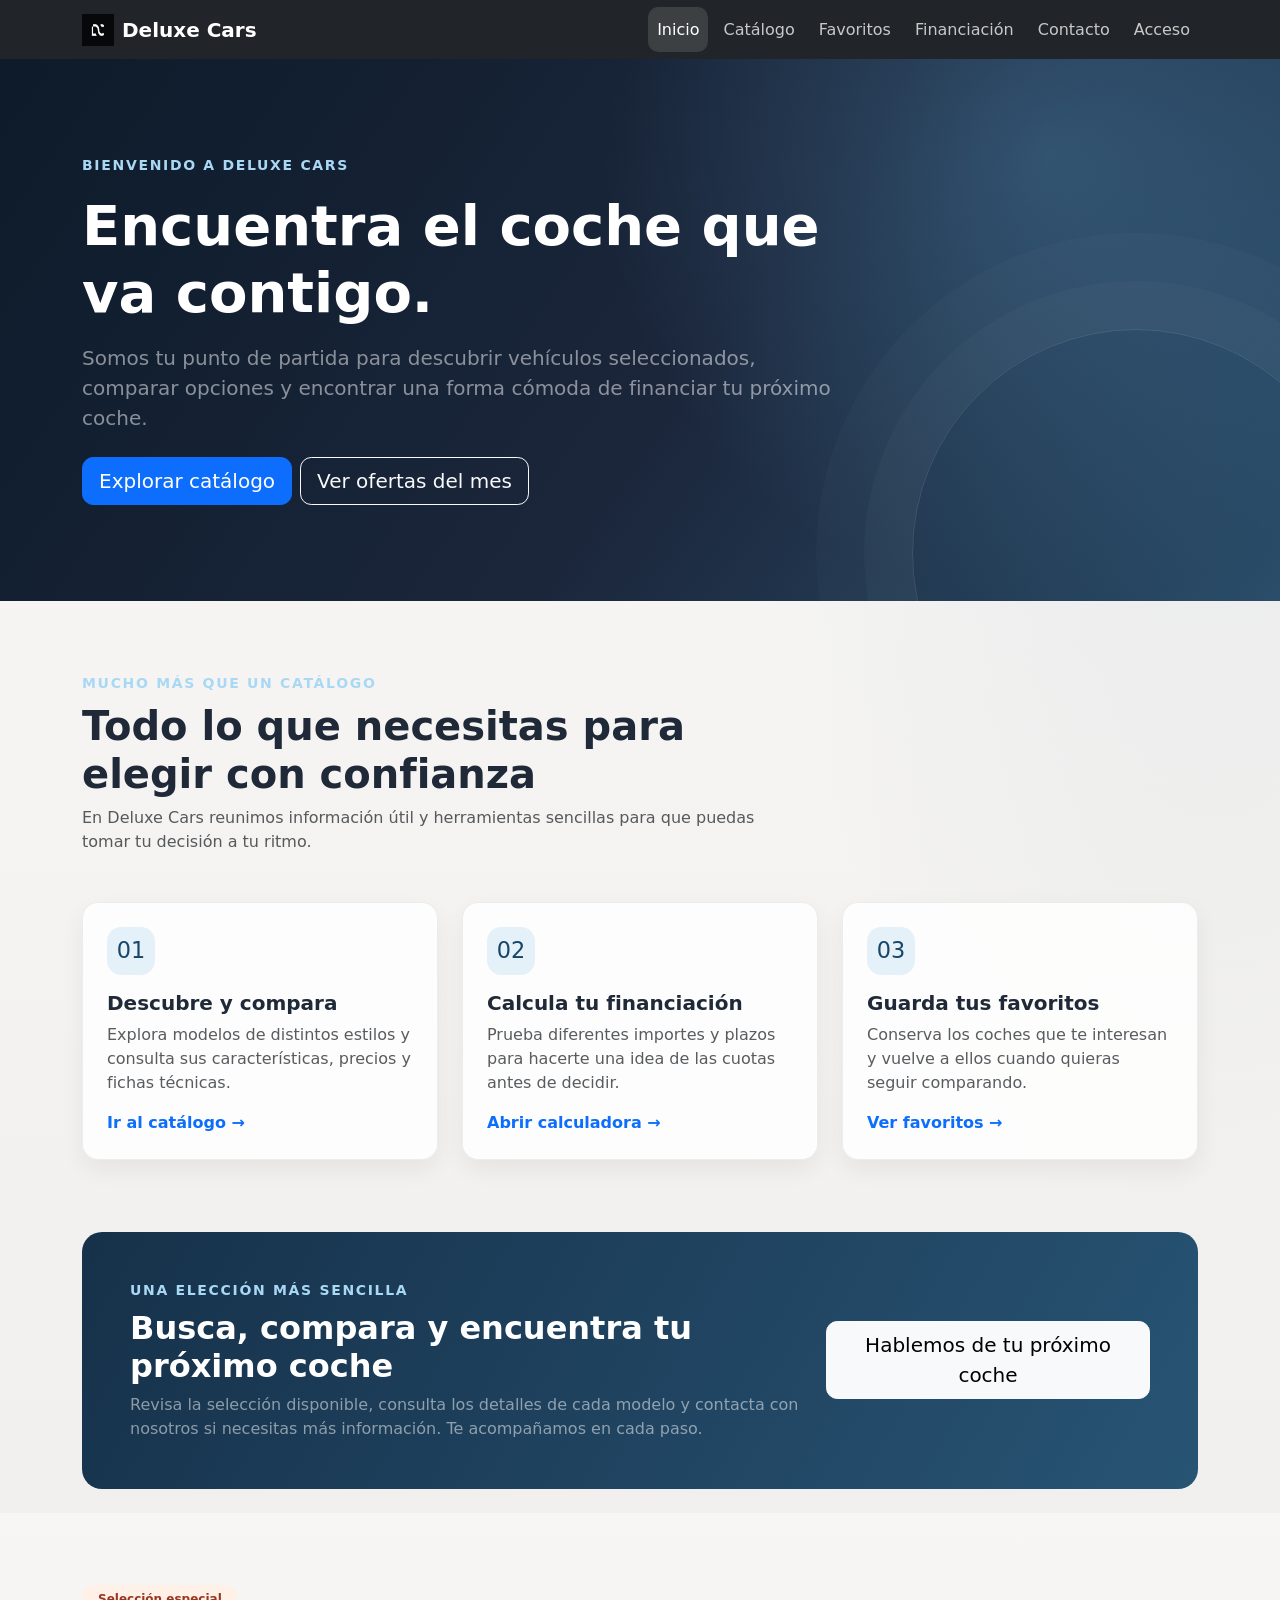
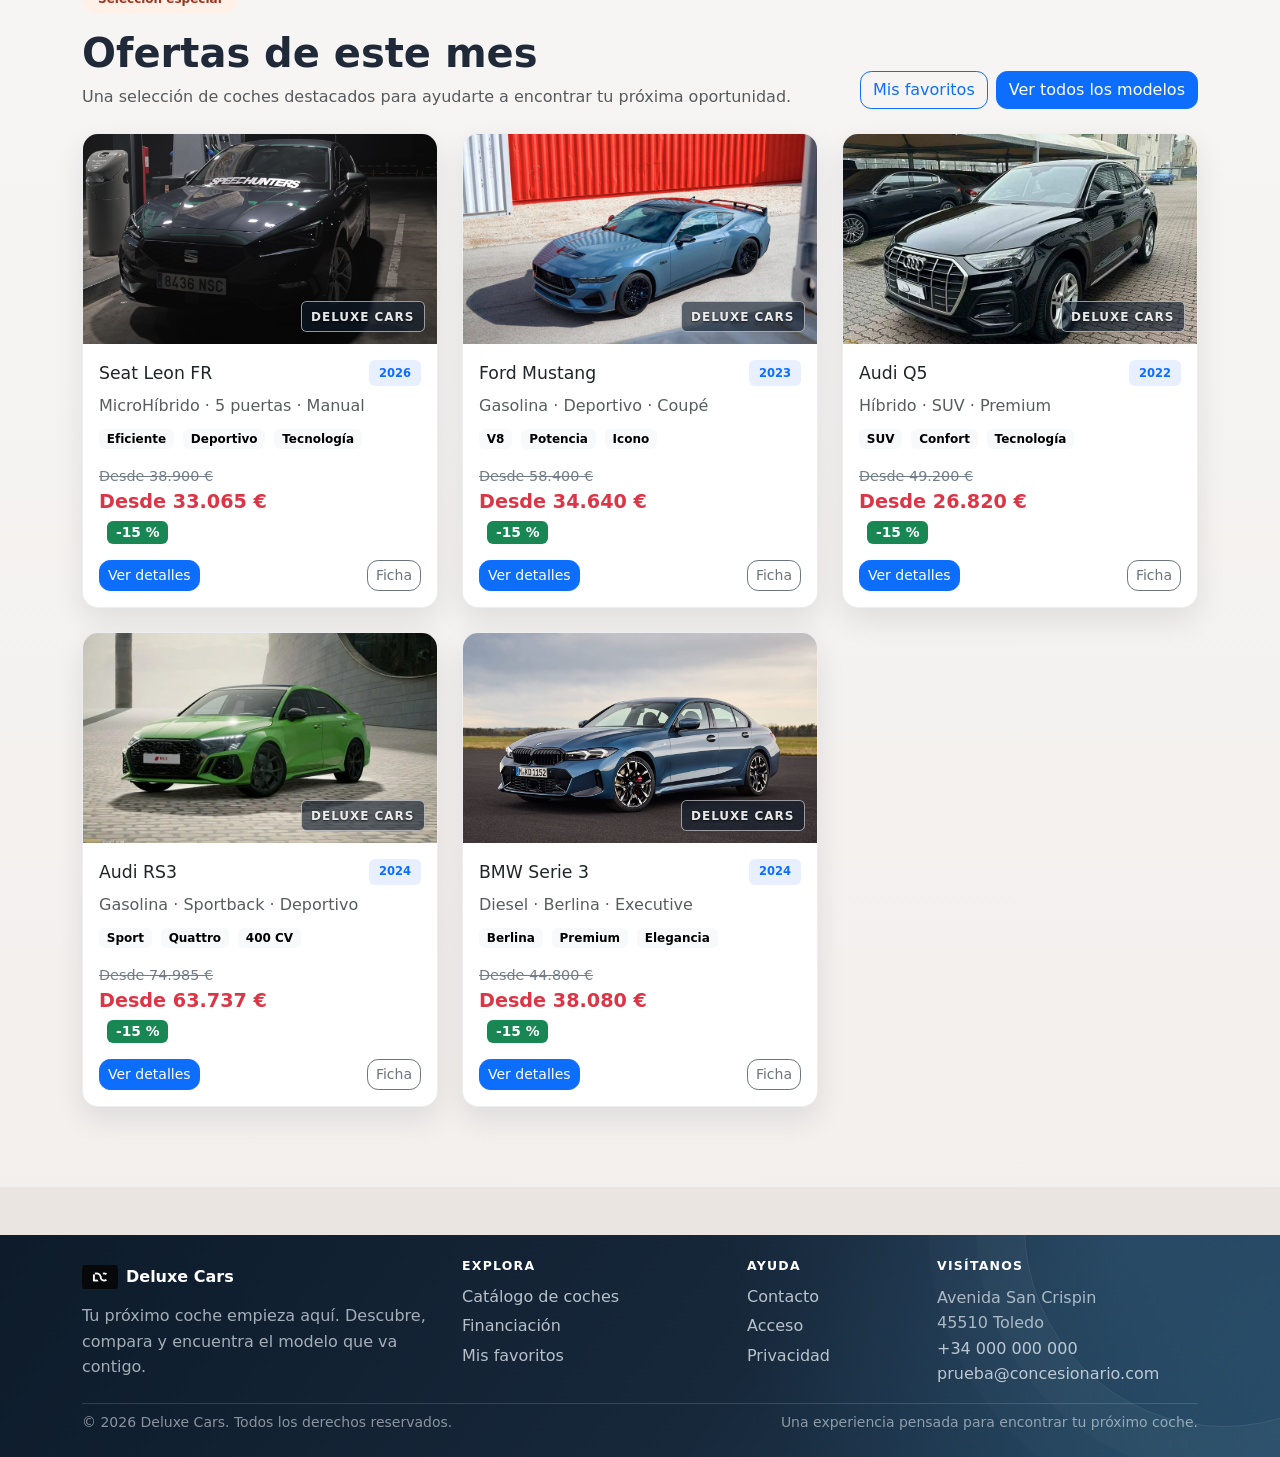
==== commit a7937cd0: "Organiza estilos, scripts y mejora la experiencia del sitio Co-authored-by: Copilot <223556219+Copil" ====
--- a/src/index.html
+++ b/src/index.html
@@ -7,80 +7,90 @@
     <link rel="icon" type="image/png" href="img/LogoDC.png">
     <link href="../css/bootstrap.min.css" rel="stylesheet">
     <link href="watermark.css" rel="stylesheet">
-    <style>
-
-
-        .card {
-            border: none;
-            overflow: hidden;
-            border-radius: 1rem;
-            box-shadow: 0 10px 25px rgba(15, 23, 42, 0.08);
-        }
-
-        .card-img-top {
-            height: 210px;
-            object-fit: cover;
-            width: 100%;
-        }
-
-        .car-card[data-car-id="seat-leon-fr"] .card-img-top,
-        .seat-leon-fr-modal-image {
-            object-position: center 66%;
-        }
-
-        .card-title {
-            font-size: 1.08rem;
-        }
-
-        .badge-soft {
-            background: #e8f0ff;
-            color: #0d6efd;
-            font-weight: 600;
-            padding: 0.45rem 0.62rem;
-            font-size: 0.72rem;
-        }
-
-        .price {
-            font-size: 1.15rem;
-            color: #0d6efd;
-            font-weight: 700;
-        }
-
-        .price-previous {
-            color: #6c757d;
-            font-size: 0.9rem;
-            font-weight: 400;
-        }
-
-        .price-offer {
-            color: #dc3545;
-            font-size: 1.2rem;
-            font-weight: 700;
-        }
-
-
-</style>
+    <link rel="stylesheet" href="index.css">
     <link rel="stylesheet" href="site.css">
 </head>
 <body>
 
 
-<!-- Hero -->
-<header class="catalog-hero py-4 mb-4">
-    <div class="container d-flex flex-column flex-md-row justify-content-between align-items-md-center gap-3">
-        <div>
-            <h1 class="h3 mb-1">Ofertas de este Mes</h1>
-            <p class="mb-0 text-white-50">Selecciona un coche para ver más detalles.</p>
-        </div>
-        <div>
-            <a class="btn btn-outline-light me-2" href="modelos.html">Ver todos los modelos</a>
-            <a class="btn btn-primary" href="favoritos.html">Mis favoritos</a>
+<header class="home-hero py-5">
+    <div class="container py-lg-5">
+        <div class="home-hero-content">
+            <p class="home-eyebrow fw-bold small mb-3">Bienvenido a Deluxe Cars</p>
+            <h1 class="display-4 fw-bold mb-3">Encuentra el coche que va contigo.</h1>
+            <p class="lead text-white-50 mb-4">Somos tu punto de partida para descubrir vehículos seleccionados, comparar opciones y encontrar una forma cómoda de financiar tu próximo coche.</p>
+            <div class="d-flex flex-wrap gap-2">
+                <a class="btn btn-primary btn-lg" href="modelos.html">Explorar catálogo</a>
+                <a class="btn btn-outline-light btn-lg" href="#ofertas">Ver ofertas del mes</a>
+            </div>
         </div>
     </div>
 </header>
-<!-- Cards grid -->
-<main class="container mb-5">
-    <div id="carsGrid" class="row g-4">
+
+<main>
+    <section class="home-section container" aria-labelledby="aboutTitle">
+        <div class="home-section-heading mb-4">
+            <p class="home-eyebrow fw-bold small mb-2">Mucho más que un catálogo</p>
+            <h2 id="aboutTitle" class="display-6 fw-bold">Todo lo que necesitas para elegir con confianza</h2>
+            <p class="text-muted mb-0">En Deluxe Cars reunimos información útil y herramientas sencillas para que puedas tomar tu decisión a tu ritmo.</p>
+        </div>
+        <div class="row g-4 mt-1">
+            <div class="col-md-4">
+                <article class="home-feature-card">
+                    <div class="home-feature-icon mb-3" aria-hidden="true">01</div>
+                    <h3 class="h5 fw-bold">Descubre y compara</h3>
+                    <p class="text-muted mb-3">Explora modelos de distintos estilos y consulta sus características, precios y fichas técnicas.</p>
+                    <a class="link-primary fw-semibold text-decoration-none" href="modelos.html">Ir al catálogo <span aria-hidden="true">→</span></a>
+                </article>
+            </div>
+            <div class="col-md-4">
+                <article class="home-feature-card">
+                    <div class="home-feature-icon mb-3" aria-hidden="true">02</div>
+                    <h3 class="h5 fw-bold">Calcula tu financiación</h3>
+                    <p class="text-muted mb-3">Prueba diferentes importes y plazos para hacerte una idea de las cuotas antes de decidir.</p>
+                    <a class="link-primary fw-semibold text-decoration-none" href="financiacion.html">Abrir calculadora <span aria-hidden="true">→</span></a>
+                </article>
+            </div>
+            <div class="col-md-4">
+                <article class="home-feature-card">
+                    <div class="home-feature-icon mb-3" aria-hidden="true">03</div>
+                    <h3 class="h5 fw-bold">Guarda tus favoritos</h3>
+                    <p class="text-muted mb-3">Conserva los coches que te interesan y vuelve a ellos cuando quieras seguir comparando.</p>
+                    <a class="link-primary fw-semibold text-decoration-none" href="favoritos.html">Ver favoritos <span aria-hidden="true">→</span></a>
+                </article>
+            </div>
+        </div>
+    </section>
+
+    <section class="container pb-4" aria-labelledby="howTitle">
+        <div class="home-promise p-4 p-lg-5">
+            <div class="row align-items-center g-4">
+                <div class="col-lg-8">
+                    <p class="home-eyebrow fw-bold small mb-2">Una elección más sencilla</p>
+                    <h2 id="howTitle" class="h2 fw-bold">Busca, compara y encuentra tu próximo coche</h2>
+                    <p class="text-white-50 mb-0">Revisa la selección disponible, consulta los detalles de cada modelo y contacta con nosotros si necesitas más información. Te acompañamos en cada paso.</p>
+                </div>
+                <div class="col-lg-4 text-lg-end">
+                    <a class="btn btn-light btn-lg" href="contacto.html">Hablemos de tu próximo coche</a>
+                </div>
+            </div>
+        </div>
+    </section>
+
+    <section id="ofertas" class="home-offers" aria-labelledby="offersTitle">
+        <div class="container">
+            <div class="d-flex flex-column flex-md-row justify-content-between align-items-md-end gap-3 mb-4">
+                <div>
+                    <span class="badge home-offer-label rounded-pill px-3 py-2 mb-3">Selección especial</span>
+                    <h2 id="offersTitle" class="display-6 fw-bold mb-2">Ofertas de este mes</h2>
+                    <p class="text-muted mb-0">Una selección de coches destacados para ayudarte a encontrar tu próxima oportunidad.</p>
+                </div>
+                <div class="d-flex gap-2">
+                    <a class="btn btn-outline-primary" href="favoritos.html">Mis favoritos</a>
+                    <a class="btn btn-primary" href="modelos.html">Ver todos los modelos</a>
+                </div>
+            </div>
+            <div id="carsGrid" class="row g-4">
         <!-- Card 1 -->
         <div class="col-sm-6 col-lg-4 car-card" data-car-id="seat-leon-fr">
             <div class="card h-100">
@@ -294,7 +304,9 @@
                 </div>
             </div>
         </div>
-    </div>
+            </div>
+        </div>
+    </section>
 </main>
 
 <template id="homeCarTemplate">
@@ -327,7 +339,7 @@
                 <button type="button" class="btn-close" data-bs-dismiss="modal"></button>
             </div>
             <div class="modal-body">
-                <img id="modalImg" src="" alt="" class="img-fluid mb-3 w-100 rounded">
+                <img id="modalImg" src="" alt="" class="img-fluid mb-3 w-100 rounded home-modal-image">
                 <p class="mb-1 text-muted" id="modalYear"></p>
                 <p id="modalDesc"></p>
                 <p class="fw-bold" id="modalPrice"></p>
@@ -347,7 +359,7 @@
                 <button type="button" class="btn-close" data-bs-dismiss="modal"></button>
             </div>
             <div class="modal-body">
-                <img id="specImg" src="" alt="" class="img-fluid mb-3 w-100 rounded">
+                <img id="specImg" src="" alt="" class="img-fluid mb-3 w-100 rounded home-modal-image">
                 <div class="d-flex justify-content-between align-items-center mb-2">
                     <p class="mb-0 text-muted" id="specYear"></p>
                     <span class="fw-bold" id="specPrice"></span>
@@ -364,234 +376,7 @@
 <script src="../js/bootstrap.bundle.min.js"></script>
 <script src="watermark.js"></script>
 <script src="catalog-data.js"></script>
-<script>
-    // Rellena la ventana de detalles con los datos del botón pulsado.
-    var carModal = document.getElementById('carModal');
-    carModal.addEventListener('show.bs.modal', function (event) {
-        var button = event.relatedTarget;
-        var title = button.dataset.title || '';
-        var year = button.dataset.year || '';
-        var desc = button.dataset.desc || '';
-        var price = button.dataset.price || '';
-        var img = button.dataset.img || 'https://source.unsplash.com/900x500/?car';
-        var card = button.closest('.car-card');
-
-        document.getElementById('modalTitle').textContent = title;
-        document.getElementById('modalYear').textContent = year ? ('Año: ' + year) : '';
-        document.getElementById('modalDesc').textContent = desc;
-        document.getElementById('modalPrice').textContent = price;
-        var modalImage = document.getElementById('modalImg');
-        modalImage.src = img;
-        modalImage.style.objectFit = 'cover';
-        modalImage.style.height = '300px';
-        modalImage.classList.toggle('seat-leon-fr-modal-image',
-            card && card.dataset.carId === 'seat-leon-fr');
-
-    });
-
-    var specModal = document.getElementById('specModal');
-    // Rellena la ficha técnica y su lista de especificaciones.
-    specModal.addEventListener('show.bs.modal', function (event) {
-        var button = event.relatedTarget;
-        var title = button.dataset.title || '';
-        var year = button.dataset.year || '';
-        var price = button.dataset.price || '';
-        var img = button.dataset.img || 'https://source.unsplash.com/900x500/?car';
-        var desc = button.dataset.desc || '';
-        var specs = (button.dataset.specs || '').split('|').filter(Boolean);
-        var card = button.closest('.car-card');
-
-        document.getElementById('specTitle').textContent = title;
-        document.getElementById('specYear').textContent = year ? ('Año: ' + year) : '';
-        document.getElementById('specPrice').textContent = price;
-        document.getElementById('specDesc').textContent = desc;
-        var specImage = document.getElementById('specImg');
-        specImage.src = img;
-        specImage.style.objectFit = 'cover';
-        specImage.style.height = '300px';
-        specImage.classList.toggle('seat-leon-fr-modal-image',
-            card && card.dataset.carId === 'seat-leon-fr');
-
-        var specList = document.getElementById('specList');
-        specList.innerHTML = '';
-        // Convierte cada especificación en un elemento de la lista HTML.
-        specs.forEach(function (item) {
-            var li = document.createElement('li');
-            li.className = 'list-group-item';
-            li.textContent = item;
-            specList.appendChild(li);
-        });
-    });
-
-    var inventoryText = localStorage.getItem('deluxeCarsInventory');
-    var inventory = inventoryText ? JSON.parse(inventoryText) : { added: [], deleted: [], updated: {} };
-    var featuredText = localStorage.getItem('deluxeCarsHomeFeatured');
-    var featuredIds = featuredText
-        ? JSON.parse(featuredText)
-        : ['seat-leon-fr', 'ford-mustang', 'audi-q5', 'audi-rs3', 'bmw-serie-3'];
-    var offerCarIds = ['ford-mustang', 'audi-q5'];
-    var offerDiscount = 15000;
-    var generalDiscountRate = 0.05;
-
-    if (!inventory || !Array.isArray(inventory.added) || !Array.isArray(inventory.deleted)
-        || !Array.isArray(featuredIds) || featuredIds.some(id => typeof id !== 'string')) {
-        throw new Error('No se pudo leer la configuración de coches del inicio.');
-    }
-    if (!inventory.updated || typeof inventory.updated !== 'object' || Array.isArray(inventory.updated)) {
-        inventory.updated = {};
-    }
-
-    // Aplica a una tarjeta de la portada los cambios guardados desde administración.
-    function updateHomeCard(card, updates) {
-        var title = card.querySelector('.card-title');
-        var year = card.querySelector('.badge-soft');
-        var price = card.querySelector('.price');
-        var image = card.querySelector('.card-img-top');
-        var tags = card.querySelector('.card-body > .mb-3');
-        var detailsButton = card.querySelector('[data-bs-target="#carModal"]');
-        var specButton = card.querySelector('[data-bs-target="#specModal"]');
-        if (typeof updates.name === 'string' && updates.name.trim()) {
-            title.textContent = updates.name;
-            image.alt = updates.name;
-        }
-        if (updates.year && Number.isInteger(Number(updates.year))) {
-            year.textContent = String(updates.year);
-        }
-        if (Number.isFinite(Number(updates.price)) && Number(updates.price) > 0) {
-            price.dataset.basePrice = String(Number(updates.price));
-        }
-        if (typeof updates.image === 'string' && /^(https?:\/\/|img\/)[^\s]+$/i.test(updates.image.trim())) {
-            image.src = updates.image.trim();
-        }
-        if (Array.isArray(updates.tags) && tags) {
-            tags.replaceChildren();
-            // Sustituye las etiquetas antiguas por las guardadas.
-            updates.tags.forEach(function (tag, index) {
-                var badge = document.createElement('span');
-                badge.className = 'badge text-bg-light' + (index < updates.tags.length - 1 ? ' me-1' : '');
-                badge.textContent = tag;
-                tags.appendChild(badge);
-            });
-        }
-        // Mantiene actualizados los datos que usan los botones de las ventanas.
-        [detailsButton, specButton].filter(Boolean).forEach(function (button) {
-            if (updates.name) button.dataset.title = updates.name;
-            if (updates.year) button.dataset.year = String(updates.year);
-            if (updates.description) button.dataset.desc = updates.description;
-            if (updates.image) button.dataset.img = image.getAttribute('src');
-            if (Array.isArray(updates.specs)) button.dataset.specs = updates.specs.join('|');
-        });
-        var description = card.querySelector('.card-text');
-        if (description && updates.description) {
-            description.textContent = updates.description;
-        }
-        setHomePrice(card);
-    }
-
-    // Calcula y muestra el precio final de una tarjeta de la portada.
-    function setHomePrice(card) {
-        var price = card.querySelector('.price');
-        var basePrice = Number(price.dataset.basePrice);
-        if (!Number.isFinite(basePrice) || basePrice <= 0) {
-            basePrice = Number(price.textContent.replace(/[^\d]/g, ''));
-            price.dataset.basePrice = String(basePrice);
-        }
-        var isSeatLeon = card.dataset.carId === 'seat-leon-fr';
-        var discounted = offerCarIds.includes(card.dataset.carId);
-        var reducedPrice = Math.round(basePrice * (1 - generalDiscountRate));
-        var shownPrice = isSeatLeon
-            ? basePrice
-            : discounted ? Math.max(1, reducedPrice - offerDiscount) : reducedPrice;
-        var formatter = new Intl.NumberFormat('es-ES');
-        price.dataset.currentPrice = String(shownPrice);
-        price.replaceChildren();
-        if (isSeatLeon) {
-            price.textContent = 'Desde ' + formatter.format(shownPrice) + ' €';
-        } else if (discounted) {
-            var previous = document.createElement('del');
-            previous.className = 'price-previous d-block';
-            previous.textContent = 'Desde ' + formatter.format(basePrice) + ' €';
-            var offer = document.createElement('span');
-            offer.className = 'price-offer d-block';
-            offer.textContent = 'Desde ' + formatter.format(shownPrice) + ' €';
-            price.append(previous, offer);
-        } else {
-            var offer = document.createElement('span');
-            offer.className = 'price-offer d-block';
-            offer.textContent = 'Desde ' + formatter.format(shownPrice) + ' €';
-            price.appendChild(offer);
-        }
-        // Actualiza el precio de cada botón de detalles o ficha.
-        card.querySelectorAll('[data-bs-target="#carModal"], [data-bs-target="#specModal"]')
-            .forEach(function (button) {
-                button.dataset.price = formatter.format(shownPrice) + ' €';
-            });
-    }
-
-    // Crea una tarjeta usando la plantilla HTML y los datos de un coche.
-    function createHomeCard(car) {
-        var column = document.getElementById('homeCarTemplate').content.firstElementChild.cloneNode(true);
-        var image = column.querySelector('.card-img-top');
-        image.alt = car.name;
-        image.src = typeof car.image === 'string' && /^(https?:\/\/|img\/)[^\s]+$/i.test(car.image)
-            ? car.image : 'img/LogoDC.png';
-        column.dataset.carId = car.id;
-        column.querySelector('.card-title').textContent = car.name;
-        column.querySelector('.badge-soft').textContent = String(car.year);
-        column.querySelector('.card-text').textContent = car.description || 'Vehículo seleccionado';
-        var tags = column.querySelector('.card-body > .mb-3');
-        (Array.isArray(car.tags) ? car.tags : []).forEach(function (tag) {
-            var badge = document.createElement('span');
-            badge.className = 'badge text-bg-light me-1';
-            badge.textContent = tag;
-            tags.appendChild(badge);
-        });
-        if (tags.lastElementChild) tags.lastElementChild.classList.remove('me-1');
-        var price = column.querySelector('.price');
-        price.dataset.basePrice = String(Number(car.price));
-        var formattedPrice = new Intl.NumberFormat('es-ES').format(Number(car.price)) + ' €';
-        var buttons = column.querySelectorAll('[data-bs-toggle="modal"]');
-        // Copia los datos del coche a los dos botones de la tarjeta.
-        buttons.forEach(function (button) {
-            button.dataset.title = car.name;
-            button.dataset.year = String(car.year);
-            button.dataset.desc = car.description || '';
-            button.dataset.price = formattedPrice;
-            button.dataset.img = image.getAttribute('src');
-        });
-        column.querySelector('[data-bs-target="#specModal"]').dataset.specs =
-            Array.isArray(car.specs) ? car.specs.join('|') : '';
-        addWatermarks(column);
-        setHomePrice(column);
-        return column;
-    }
-
-    // Elimina de la portada los coches borrados desde administración.
-    inventory.deleted.forEach(function (carId) {
-        var card = document.querySelector('#carsGrid [data-car-id="' + carId + '"]');
-        if (card) card.remove();
-    });
-    // Actualiza las tarjetas existentes con los cambios guardados.
-    Object.entries(inventory.updated).forEach(function (entry) {
-        var card = document.querySelector('#carsGrid [data-car-id="' + entry[0] + '"]');
-        if (card && entry[1]) updateHomeCard(card, entry[1]);
-    });
-    // Quita los coches que ya no están seleccionados para la portada.
-    document.querySelectorAll('#carsGrid [data-car-id]').forEach(function (card) {
-        if (!featuredIds.includes(card.dataset.carId)) card.remove();
-    });
-    // Añade a la portada los coches destacados que aún no tienen tarjeta.
-    catalogCars.concat(inventory.added).forEach(function (car) {
-        if (!car || typeof car.id !== 'string' || !featuredIds.includes(car.id)
-            || inventory.deleted.includes(car.id)
-            || !car.name || !Number.isInteger(Number(car.year)) || !Number.isFinite(Number(car.price))) return;
-        if (document.querySelector('#carsGrid [data-car-id="' + car.id + '"]')) return;
-        document.getElementById('carsGrid').appendChild(createHomeCard({ ...car, ...inventory.updated[car.id] }));
-    });
-
-    // Aplica el precio correcto también a las tarjetas escritas directamente en HTML.
-    document.querySelectorAll('#carsGrid [data-car-id]').forEach(setHomePrice);
-</script>
-    <script src="site.js"></script>
+<script src="index.js"></script>
+<script src="site.js"></script>
 </body>
 </html>
--- a/src/index.css
+++ b/src/index.css
@@ -0,0 +1,92 @@
+.home-hero {
+    position: relative;
+    overflow: hidden;
+    color: #fff;
+    background:
+        radial-gradient(circle at 82% 18%, rgba(86, 148, 190, 0.35), transparent 28rem),
+        linear-gradient(125deg, #0d1b2a 0%, #1b263b 55%, #2a4d69 100%);
+}
+
+.home-hero::after {
+    position: absolute;
+    right: -5rem;
+    bottom: -11rem;
+    width: 28rem;
+    height: 28rem;
+    border: 1px solid rgba(255, 255, 255, 0.12);
+    border-radius: 50%;
+    content: "";
+    box-shadow: 0 0 0 3rem rgba(255, 255, 255, 0.025), 0 0 0 6rem rgba(255, 255, 255, 0.02);
+    pointer-events: none;
+}
+
+.home-hero-content {
+    position: relative;
+    z-index: 1;
+    max-width: 760px;
+}
+
+.home-eyebrow {
+    color: #a9d8f5;
+    letter-spacing: 0.12em;
+    text-transform: uppercase;
+}
+
+.home-section {
+    padding-block: 4.5rem;
+}
+
+.home-section-heading {
+    max-width: 680px;
+}
+
+.home-feature-card {
+    height: 100%;
+    padding: 1.5rem;
+    border: 1px solid rgba(27, 38, 59, 0.08);
+    border-radius: 1rem;
+    background: rgba(255, 255, 255, 0.82);
+    box-shadow: 0 10px 25px rgba(15, 23, 42, 0.06);
+}
+
+.home-feature-icon {
+    display: grid;
+    width: 3rem;
+    height: 3rem;
+    place-items: center;
+    border-radius: 0.9rem;
+    color: #17466a;
+    background: #e4f1f8;
+    font-size: 1.4rem;
+}
+
+.home-promise {
+    color: #fff;
+    border-radius: 1.25rem;
+    background: linear-gradient(120deg, #16314a, #285474);
+}
+
+.home-offers {
+    padding-top: 4.5rem;
+    padding-bottom: 5rem;
+    background: rgba(255, 255, 255, 0.38);
+}
+
+.home-offer-label {
+    color: #9c341f;
+    background: #fff0e8;
+}
+
+.card {
+    overflow: hidden;
+}
+
+.car-card[data-car-id="seat-leon-fr"] .card-img-top,
+.seat-leon-fr-modal-image {
+    object-position: center 66%;
+}
+
+.home-modal-image {
+    height: 300px;
+    object-fit: cover;
+}
--- a/src/site.css
+++ b/src/site.css
@@ -1,6 +1,12 @@
 html,
 body {
     min-height: 100%;
+}
+
+:root {
+    --dc-navy: #0d1b2a;
+    --dc-blue: #2a4d69;
+    --dc-card-shadow: 0 12px 30px rgba(15, 23, 42, 0.09);
 }
 
 body {
@@ -8,7 +14,9 @@
     flex-direction: column;
     min-height: 100vh;
     color: #1f2937;
-    background: linear-gradient(180deg, #f7f5f3 0%, #ebe4df 48%, #e0d4cc 100%);
+    background:
+        radial-gradient(ellipse at 95% 0%, rgba(42, 77, 105, 0.08), transparent 32rem),
+        linear-gradient(180deg, #f8f8f7 0%, #f1efed 52%, #e9e3df 100%);
 }
 
 main {
@@ -19,8 +27,225 @@
 .finance-hero,
 .contact-hero,
 .access-hero {
-    color: #fff;
-    background: linear-gradient(135deg, #0d1b2a, #1b263b 55%, #2a4d69);
+    position: relative;
+    overflow: hidden;
+    color: #fff;
+    background:
+        radial-gradient(circle at 85% 12%, rgba(86, 148, 190, 0.32), transparent 25rem),
+        linear-gradient(125deg, var(--dc-navy) 0%, #1b263b 55%, var(--dc-blue) 100%);
+    box-shadow: inset 0 -1px 0 rgba(255, 255, 255, 0.12);
+}
+
+.catalog-hero::after,
+.finance-hero::after,
+.contact-hero::after,
+.access-hero::after {
+    position: absolute;
+    top: -13rem;
+    right: -7rem;
+    width: 30rem;
+    height: 30rem;
+    border: 1px solid rgba(255, 255, 255, 0.12);
+    border-radius: 50%;
+    content: "";
+    box-shadow: 0 0 0 3rem rgba(255, 255, 255, 0.025), 0 0 0 6rem rgba(255, 255, 255, 0.02);
+    pointer-events: none;
+}
+
+.catalog-hero > .container,
+.finance-hero > .container,
+.contact-hero > .container,
+.access-hero > .container {
+    position: relative;
+    z-index: 1;
+}
+
+.contact-hero .text-primary-emphasis {
+    color: #a9d8f5 !important;
+}
+
+.catalog-hero,
+.finance-hero,
+.contact-hero,
+.access-hero {
+    padding-block: clamp(2.5rem, 6vw, 4rem) !important;
+}
+
+.navbar {
+    box-shadow: 0 8px 24px rgba(13, 27, 42, 0.15);
+}
+
+.site-footer {
+    position: relative;
+    overflow: hidden;
+    color: #fff;
+    background:
+        radial-gradient(circle at 88% 0%, rgba(86, 148, 190, 0.2), transparent 25rem),
+        linear-gradient(125deg, var(--dc-navy), #17283b 58%, #244762);
+}
+
+.site-footer::before {
+    position: absolute;
+    top: -13rem;
+    right: -9rem;
+    width: 25rem;
+    height: 25rem;
+    border: 1px solid rgba(255, 255, 255, 0.1);
+    border-radius: 50%;
+    content: "";
+    box-shadow: 0 0 0 3rem rgba(255, 255, 255, 0.02), 0 0 0 6rem rgba(255, 255, 255, 0.015);
+    pointer-events: none;
+}
+
+.site-footer > .container {
+    position: relative;
+    z-index: 1;
+}
+
+.footer-brand {
+    color: #fff;
+}
+
+.footer-brand img {
+    object-fit: contain;
+    border-radius: 0.65rem;
+}
+
+.footer-heading {
+    margin-bottom: 0.65rem;
+    color: #fff;
+    font-size: 0.78rem;
+    font-weight: 700;
+    letter-spacing: 0.1em;
+    text-transform: uppercase;
+}
+
+.footer-muted {
+    color: rgba(235, 242, 248, 0.68);
+    line-height: 1.6;
+}
+
+.footer-muted a,
+.footer-links a {
+    color: rgba(235, 242, 248, 0.76);
+    text-decoration: none;
+    transition: color 0.2s ease;
+}
+
+.footer-links li + li {
+    margin-top: 0.35rem;
+}
+
+.footer-muted a:hover,
+.footer-links a:hover,
+.footer-brand:hover {
+    color: #fff;
+}
+
+.footer-bottom {
+    border-top: 1px solid rgba(255, 255, 255, 0.14);
+    color: rgba(235, 242, 248, 0.55);
+}
+
+.card,
+.info-card,
+.form-card,
+.access-card,
+.finance-card,
+.result-card {
+    border: 1px solid rgba(27, 38, 59, 0.08);
+    border-radius: 1rem;
+    box-shadow: var(--dc-card-shadow);
+}
+
+.car-card .card,
+#favoritesGrid .card,
+.home-feature-card {
+    transition: transform 0.2s ease, box-shadow 0.2s ease;
+}
+
+.car-card .card:hover,
+#favoritesGrid .card:hover,
+.home-feature-card:hover {
+    transform: translateY(-4px);
+    box-shadow: 0 18px 38px rgba(15, 23, 42, 0.14);
+}
+
+.card-img-top {
+    height: 210px;
+    width: 100%;
+    object-fit: cover;
+    background: linear-gradient(135deg, #e8edf1, #dce5eb);
+}
+
+.card-title {
+    font-size: 1.08rem;
+}
+
+.badge-soft {
+    padding: 0.45rem 0.62rem;
+    color: #0d6efd;
+    background: #e8f0ff;
+    font-size: 0.72rem;
+    font-weight: 600;
+}
+
+.price {
+    color: #dc3545;
+    font-size: 1.15rem;
+    font-weight: 700;
+}
+
+.price-previous {
+    color: #737d87;
+    font-size: 0.9rem;
+    font-weight: 400;
+}
+
+.price-offer {
+    color: #dc3545;
+    font-size: 1.2rem;
+    font-weight: 700;
+}
+
+.favorite-button {
+    min-width: 2rem;
+    font-size: 1.15rem;
+    line-height: 1;
+}
+
+.form-control,
+.form-select {
+    border-color: rgba(148, 163, 184, 0.55);
+}
+
+.form-control:focus,
+.form-select:focus {
+    border-color: rgba(13, 110, 253, 0.6);
+    box-shadow: 0 0 0 0.22rem rgba(13, 110, 253, 0.13);
+}
+
+.btn {
+    border-radius: 0.7rem;
+    transition: transform 0.18s ease, box-shadow 0.18s ease;
+}
+
+.btn:hover {
+    transform: translateY(-1px);
+}
+
+.catalog-filter-panel {
+    background: rgba(255, 255, 255, 0.88);
+    backdrop-filter: blur(12px);
+}
+
+@media (prefers-reduced-motion: reduce) {
+    *,
+    *::before,
+    *::after {
+        scroll-behavior: auto !important;
+        transition-duration: 0.01ms !important;
+    }
 }
 
 .navbar-nav .nav-link {
